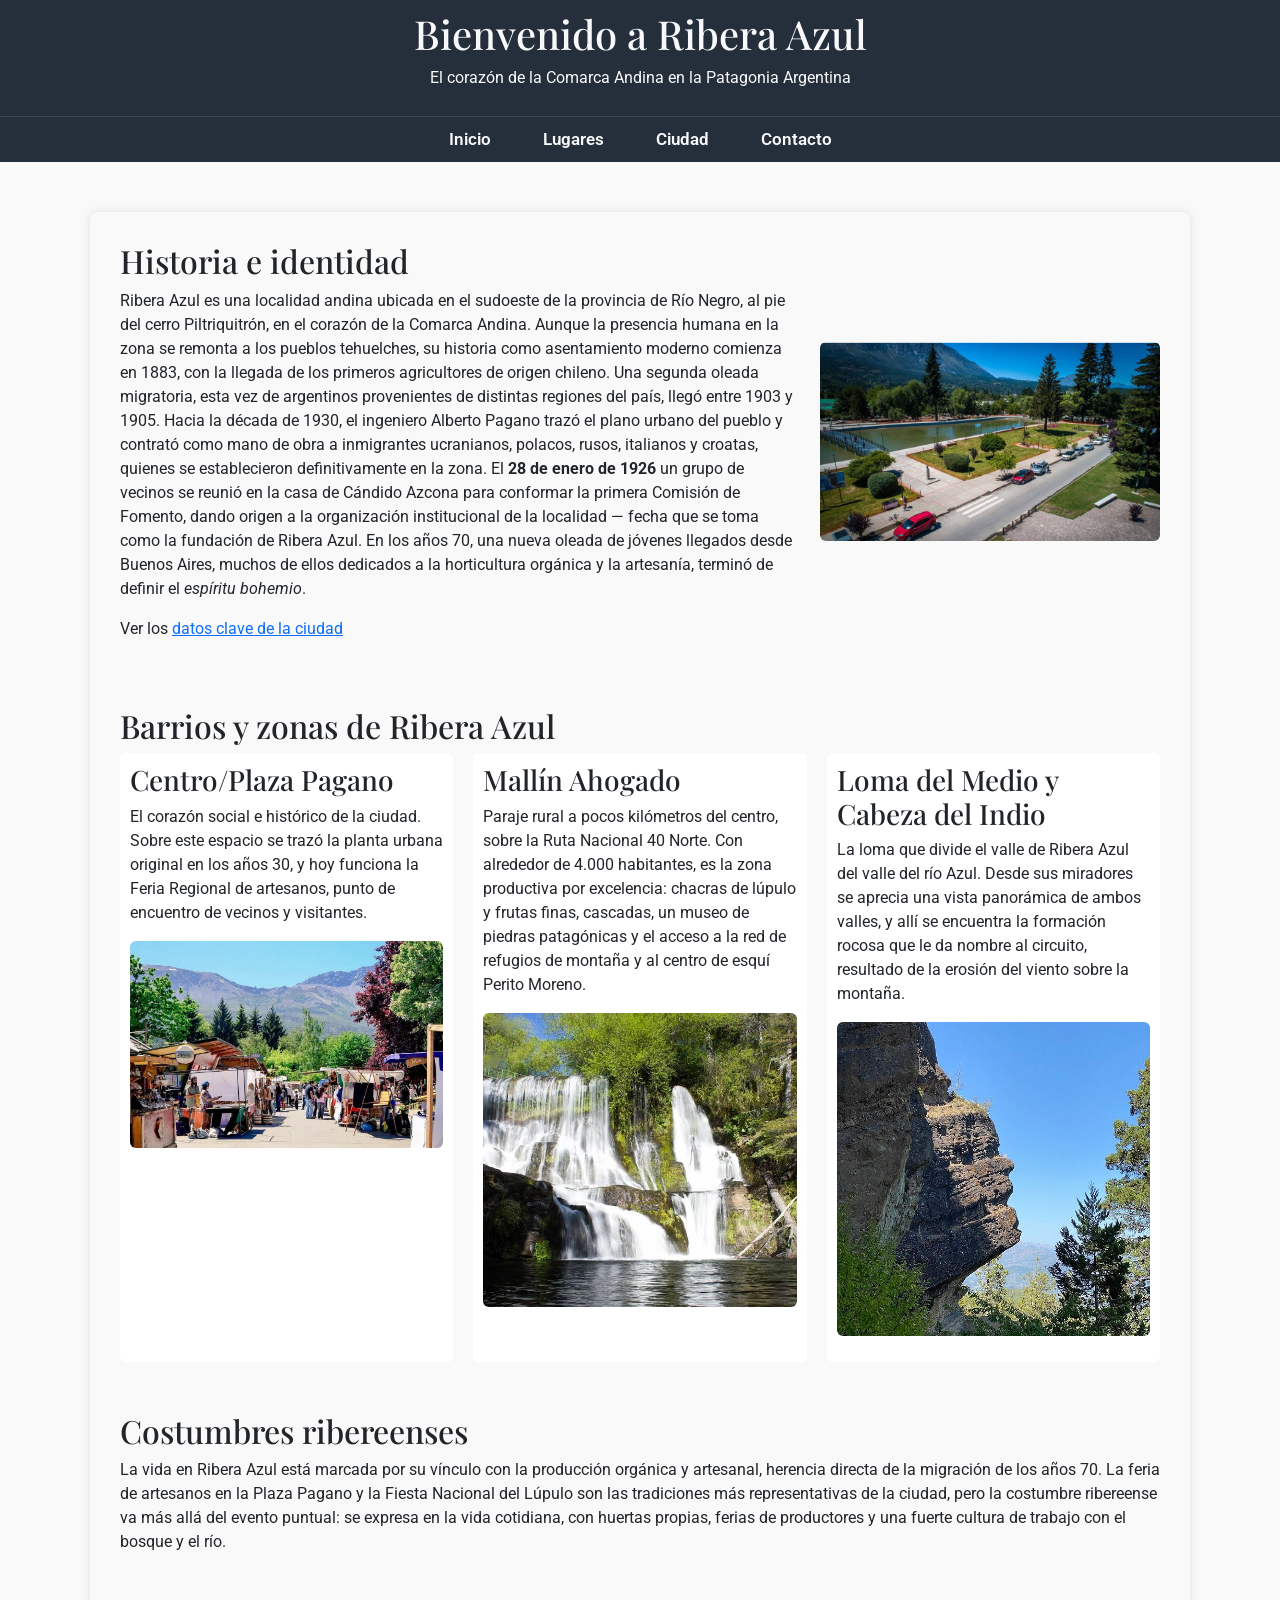
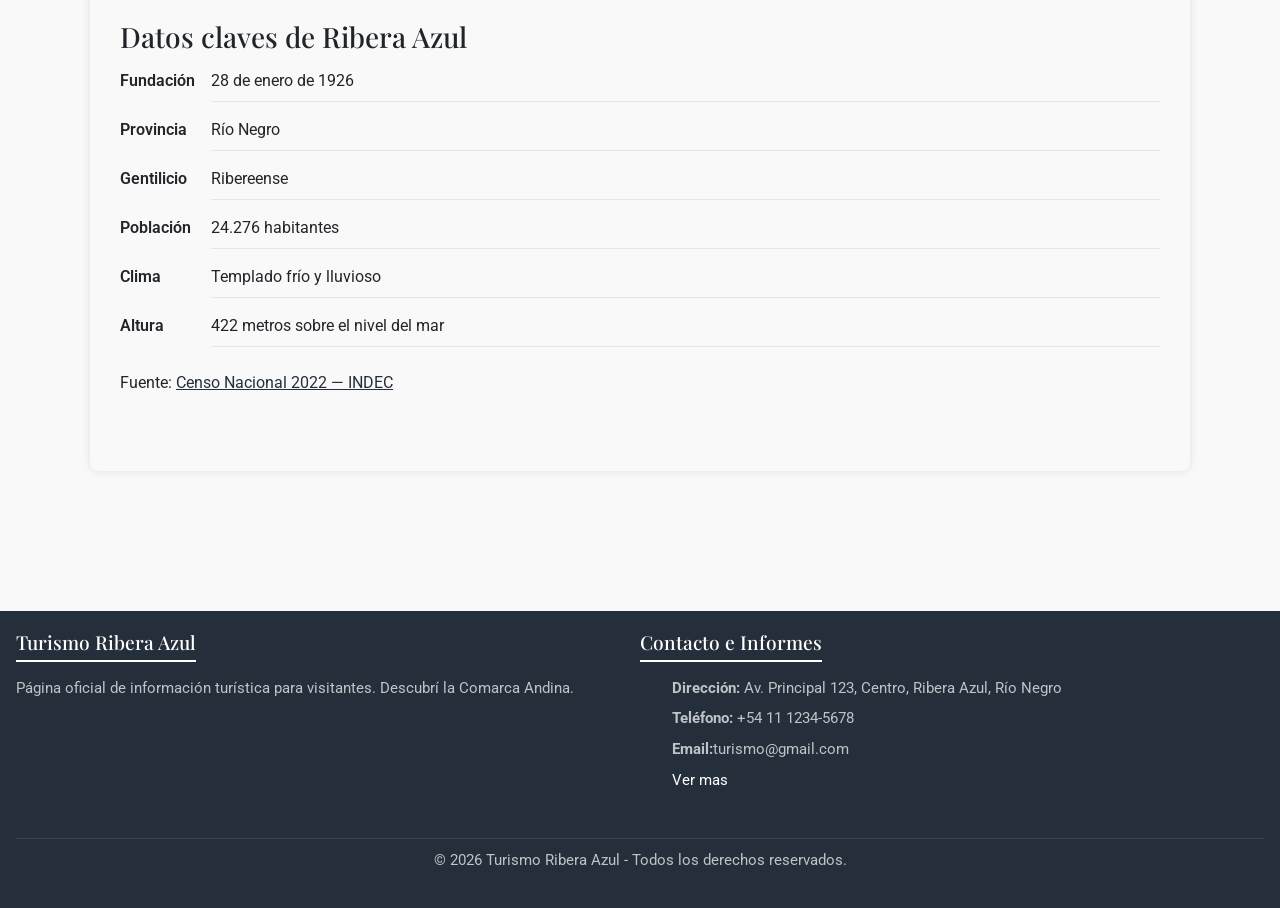
==== ciudad.html @ c30febdb "feat(ciudad): maquetación responsiva con grilla de Bootstrap Se adaptó la estructura de la página de" ====
<!doctype html>
<html lang="es">
  <head>
    <meta charset="UTF-8" />
    <meta name="viewport" content="width=device-width, initial-scale=1.0" />
    <title>Ribera Azul — Historia e identidad</title>
    <link href="https://cdn.jsdelivr.net/npm/bootstrap@5.3.3/dist/css/bootstrap.min.css" rel="stylesheet">
    <link rel="preconnect" href="https://fonts.googleapis.com">
    <link rel="preconnect" href="https://fonts.gstatic.com" crossorigin>
    <link href="https://fonts.googleapis.com/css2?family=Playfair+Display:wght@800&family=Roboto:wdth,wght@75..100,100..900&display=swap" rel="stylesheet">
    <link rel="icon" type="image/png" href="imagenes/favicon.png" />
    <link rel="stylesheet" href="/css/style.css" />
  </head>
  <body>
    <header>
      <h1>Bienvenido a Ribera Azul</h1>
      <p>El corazón de la Comarca Andina en la Patagonia Argentina</p>
    </header>

    <nav>
      <ul>
        <li><a href="index.html">Inicio</a></li>
        <li><a href="lugares.html">Lugares</a></li>
        <li><a href="ciudad.html">Ciudad</a></li>
        <li><a href="contacto.html">Contacto</a></li>
      </ul>
    </nav>

    <main>
      <div class="container">
        <div class="row">
          <div class="col-12 ciudad-contenedor">
            
            <section id="ciudad-historia">
              <div>
                <h2>Historia e identidad</h2>
                <p>
                  Ribera Azul es una localidad andina ubicada en el sudoeste de la
                  provincia de Río Negro, al pie del cerro Piltriquitrón, en el
                  corazón de la Comarca Andina. Aunque la presencia humana en la
                  zona se remonta a los pueblos tehuelches, su historia como
                  asentamiento moderno comienza en 1883, con la llegada de los
                  primeros agricultores de origen chileno. Una segunda oleada
                  migratoria, esta vez de argentinos provenientes de distintas
                  regiones del país, llegó entre 1903 y 1905. Hacia la década de
                  1930, el ingeniero Alberto Pagano trazó el plano urbano del pueblo
                  y contrató como mano de obra a inmigrantes ucranianos, polacos,
                  rusos, italianos y croatas, quienes se establecieron
                  definitivamente en la zona. El
                  <strong>28 de enero de 1926</strong> un grupo de vecinos se reunió
                  en la casa de Cándido Azcona para conformar la primera Comisión de
                  Fomento, dando origen a la organización institucional de la
                  localidad — fecha que se toma como la fundación de Ribera Azul. En
                  los años 70, una nueva oleada de jóvenes llegados desde Buenos
                  Aires, muchos de ellos dedicados a la horticultura orgánica y la
                  artesanía, terminó de definir el <em>espíritu bohemio</em>.
                </p>
                <p>Ver los <a href="#datos-clave">datos clave de la ciudad</a></p>
              </div>
              <figure>
                <img
                  height="300"
                  src="imagenes/Ciudad/plaza-pagano.jpg"
                  alt="Plaza Pagano en el centro de Ribera Azul"
                />
              </figure>
            </section>

            <section id="barrios-contenedor">
              <h2>Barrios y zonas de Ribera Azul</h2>
              <div>
                <article>
                  <h3>Centro/Plaza Pagano</h3>
                  <p>
                    El corazón social e histórico de la ciudad. Sobre este espacio
                    se trazó la planta urbana original en los años 30, y hoy
                    funciona la Feria Regional de artesanos, punto de encuentro de
                    vecinos y visitantes.
                  </p>
                  <figure>
                    <img
                      height="300"
                      src="imagenes/Ciudad/feria-ribera-azul.jpg"
                      alt="Vista de la Feria Regional de artesanos en Ribera Azul"
                    />
                  </figure>
                </article>

                <article>
                  <h3>Mallín Ahogado</h3>
                  <p>
                    Paraje rural a pocos kilómetros del centro, sobre la Ruta
                    Nacional 40 Norte. Con alrededor de 4.000 habitantes, es la zona
                    productiva por excelencia: chacras de lúpulo y frutas finas,
                    cascadas, un museo de piedras patagónicas y el acceso a la red
                    de refugios de montaña y al centro de esquí Perito Moreno.
                  </p>
                  <figure>
                    <img
                      height="300"
                      src="imagenes/Ciudad/mallin-ahogado.jpeg"
                      alt="Vista del paraje rural Mallín Ahogado, en Ribera Azul"
                    />
                  </figure>
                </article>

                <article>
                  <h3>Loma del Medio y Cabeza del Indio</h3>
                  <p>
                    La loma que divide el valle de Ribera Azul del valle del río
                    Azul. Desde sus miradores se aprecia una vista panorámica de
                    ambos valles, y allí se encuentra la formación rocosa que le da
                    nombre al circuito, resultado de la erosión del viento sobre la
                    montaña.
                  </p>
                  <figure>
                    <img
                      height="300"
                      src="imagenes/Ciudad/cabeza-del-indio.jpg"
                      alt="Vista de la formación rocosa Cabeza del Indio, en Ribera Azul"
                    />
                  </figure>
                </article>
              </div>
            </section>

            <section>
              <h2>Costumbres ribereenses</h2>
              <p>
                La vida en Ribera Azul está marcada por su vínculo con la producción
                orgánica y artesanal, herencia directa de la migración de los años
                70. La feria de artesanos en la Plaza Pagano y la Fiesta Nacional
                del Lúpulo son las tradiciones más representativas de la ciudad,
                pero la costumbre ribereense va más allá del evento puntual: se
                expresa en la vida cotidiana, con huertas propias, ferias de
                productores y una fuerte cultura de trabajo con el bosque y el río.
              </p>
            </section>

            <aside id="datos-clave">
              <h3>Datos claves de Ribera Azul</h3>
              <dl>
                <dt>Fundación</dt>
                <dd>28 de enero de 1926</dd>
                <dt>Provincia</dt>
                <dd>Río Negro</dd>
                <dt>Gentilicio</dt>
                <dd>Ribereense</dd>
                <dt>Población</dt>
                <dd>24.276 habitantes</dd>
                <dt>Clima</dt>
                <dd>Templado frío y lluvioso</dd>
                <dt>Altura</dt>
                <dd>422 metros sobre el nivel del mar</dd>
              </dl>
              <p>
                Fuente:
                <a
                  href="https://censo.gob.ar/index.php/datos_definitivos_rionegro/"
                  target="_blank"
                  rel="noopener noreferrer"
                  >Censo Nacional 2022 — INDEC</a
                >
              </p>
            </aside>

          </div>
        </div>
      </div>
    </main>

    <footer>
      <section>
        <h4>Turismo Ribera Azul</h4>
        <p>
          Página oficial de información turística para visitantes. Descubrí la
          Comarca Andina.
        </p>
      </section>

      <section>
        <h4>Contacto e Informes</h4>
        <ul>
          <li>
            <strong>Dirección:</strong> Av. Principal 123, Centro, Ribera Azul,
            Río Negro
          </li>
          <li><strong>Teléfono:</strong> +54 11 1234-5678</li>
          <li><strong>Email:</strong>turismo@gmail.com</li>
          <li><a href="contacto.html">Ver mas</a></li>
        </ul>
      </section>

      <div>
        <p>&copy; 2026 Turismo Ribera Azul - Todos los derechos reservados.</p>
      </div>
    </footer>
  </body>
</html>
---- css/style.css ----
* {
  padding: 0;
  margin: 0;
  box-sizing: border-box;
}

:root {
  --color-bg-dark: #252f3b;
  --color-bg-light: #f9f9f9;
  --dark--color-text: #1a1a1a;
  --light-color-text: #f8f9fa;
  --color-text-muted: #666666;
  --fuente-titulos: "Playfair Display", serif;
  --fuente-texto: "Roboto", sans-serif;
}

/* ----------------------
    TEXTO Y TITULO
 ----------------------*/

body {
  font-family: var(--fuente-texto);
  background-color: var(--color-bg-light);
  font-size: 16px;
  line-height: 1.5;
  margin: 0;
  padding: 0;
}

h1,
h2,
h3,
h4 {
  font-family: var(--fuente-titulos);
}

/* ----------------------
    HEADER Y NAV
 ----------------------*/

header {
  background: var(--color-bg-dark);
  color: var(--light-color-text);
  padding: 10px 0;
  text-align: center;
  margin: 0;
  overflow: visible; 
}

nav {
  display: flex;
  justify-content: center;
  align-items: center;            
  padding: 10px 30px;
  border-top: 1px solid rgba(255, 255, 255, 0.1);
  margin: 10px 0;
  margin-top: 0;
  position: sticky;
  top: 0;
  background-color: var(--color-bg-dark);
  z-index: 1000;
}

nav ul {
  list-style: none;
  display: flex;
  justify-content: center;
  gap: 20px;
  padding: 0; 
  margin: 0;
}

nav ul li a {
  color: var(--light-color-text);
  text-decoration: none;
  font-weight: 600;
  font-size: 1.05rem;
  padding: 8px 16px;
  border-radius: 4px;
  transition: 300ms;
}

nav ul li a:hover {
  background-color: var(--color-bg-light);
  color: var(--dark--color-text);
}

body,
html {
  width: 100%;
}

/* ----------------------
    FOOTER
 ----------------------*/
footer {
  background: #252f3b;
  margin-top: auto;
  display: flex;
  justify-content: space-around;
  color: #ffffff;
  padding: 20px 16px;
  margin-top: 100px;
  flex-wrap: wrap;
}

footer section {
  flex: 1 1 300px;
  margin-bottom: 20px;
}

footer h4 {
  color: #ffffff;
  font-size: 1.2rem;
  margin-bottom: 15px;
  border-bottom: 2px solid #ffffff;
  display: inline-block;
  padding-bottom: 5px;
}

footer p {
  color: #bdc3c7;
  font-size: 0.95rem;
}

footer ul {
  list-style: none;
}

footer ul li {
  margin-bottom: 8px;
  font-size: 0.95rem;
  color: #bdc3c7;
}

footer ul li a {
  text-decoration: none;
  color: #ffffff;
  transition: 300ms;
  padding: 5px 0px;
}

footer ul li a:hover {
  color: var(--color-text-muted);
}

footer div {
  width: 100%;
  text-align: center;
  border-top: 1px solid rgba(255, 255, 255, 0.1);
  padding-top: 10px;
  margin-top: 10px;
  font-size: 0.85rem;
}

/* ----------------------
    FORMULARIO DE CONTACTO
 ----------------------*/

main section.seccion-contacto > p {
  text-align: center;
  font-size: 0.9rem;
  max-width: 720px;
  margin: 10px auto;
}

main section.seccion-contacto > p strong {
  font-weight: 600;
}

form {
  max-width: 720px;
  margin: 25px auto;
}

form div {
  margin-bottom: 12px;
}

form label {
  font-family: var(--fuente-texto);
  font-size: 0.85rem;
  font-weight: 600;
}

form input[type="text"],
form input[type="email"],
form select,
form textarea {
  width: 100%;
  padding: 8px 2px;
  margin-top: 4px;
  border: none;
  border-bottom: 1px solid #ccc;
  border-radius: 0;
  background-color: transparent;
  font-family: var(--fuente-texto);
  font-size: 0.9rem;
}

form textarea {
  min-height: 55px;
  resize: vertical;
}

form input:focus,
form select:focus,
form textarea:focus {
  outline: none;
  border-bottom: 1px solid var(--color-bg-dark);
}

form small {
  font-family: var(--fuente-texto);
  color: var(--color-text-muted);
  font-size: 0.75rem;
}

form input[type="checkbox"] {
  margin-right: 5px;
}

form button {
  width: 100%;
  padding: 9px;
  border: none;
  border-radius: 2px;
  background-color: #000000;
  color: var(--light-color-text);
  font-family: var(--fuente-texto);
  font-size: 0.85rem;
  font-weight: 600;
  cursor: pointer;
}

form button:hover {
  background-color: var(--color-bg-dark);
}

/* ----------------------
   SECCIONES DE CONTACTO
----------------------*/

/* Título Contacto */
.seccion-contacto > h2 {
  text-align: center;
}

/* Sección ¿En qué podemos ayudarte? */
.seccion-ayuda {
  text-align: center;
}

.seccion-ayuda p {
  max-width: 720px;
  margin: 10px auto;
}

.seccion-ayuda ul {
  list-style: none;
  padding: 0;
  margin: 15px auto;
}

/* ----------------------
    PAGINA INDEX Y LUGARES
 ----------------------*/

.index-main {
  display: flex;
  flex-direction: column;
  text-align: center;
  justify-content: center;
  padding: 20px;
}

/* ----------------------
    SECTION 1
 ----------------------*/

.index-section {
  width: 1400px;
  align-self: center;
  text-align: center;
  display: flex;
  flex-direction: column;
  justify-content: center;
  background-color: var(--color-bg-light);
  box-shadow: 0px 0px 10px 0px rgba(0, 0, 0, 0.1);
  border-radius: 8px;
  overflow: hidden;
  border: 1px solid color-mix(in srgb, var(--color-bg-dark) 20%, transparent);
  margin-bottom: 100px;
}

.index-section aside {
  width: 1000px;
  align-self: center;
  padding: 16px;
  margin: 80px auto;
  box-shadow: 0px 0px 5px 0px rgba(0, 0, 0, 0.1);
  border-radius: 6px;
}

.index-section h2,
.index-section h3 {
  padding: 10px 20px;
  font-weight: 600;
}

.index-section p {
  color: var(--dark--color-text);
  margin: 12px 16px;
}

.index-figure {
  width: 100%;
  margin: 0;
  padding: 0;
}

.image1 {
  width: 100%;
  height: auto;
  display: block;
  object-fit: cover;
}

/* ----------------------
    SECTION 2
 ----------------------*/

.index-figure2 {
  width: 100%;
  margin: 0;
  padding: 0;
  display: grid;
  grid-template-columns: 1fr 1fr;
}

.index-figure2 img {
  width: 100%;
  height: 100%;
  object-fit: cover;
  display: block;
}

.index-figure2 figcaption {
  grid-column: 1 / -1;
  text-align: center;
  padding: 12px 16px;
  font-size: 0.95em;
  color: var(--dark--color-text);
}

.index-section article {
  margin: 30px 0px;
}

.index-section article a {
  text-decoration: none;
  color: var(--dark--color-text);
  padding: 8px 16px;
  margin: 8px 16px;
}

.index-section article a:hover {
  background-color: var(--color-bg-dark);
  color: var(--light-color-text);
  border-radius: 4px;
  transition: 300ms;
  max-height: 100%;
}

/* ----------------------
    PAGINA CIUDAD
 ----------------------*/
.ciudad-contenedor {
  background-color: var(--color-bg-light);
  box-shadow: 0px 0px 10px 0px rgba(0, 0, 0, 0.1);
  border-radius: 8px;
  padding: 20px;
  max-width: 1100px;
  margin: 40px auto;
}

.ciudad-contenedor section,
.ciudad-contenedor aside {
  margin-bottom: 30px;
  padding: 10px;
}

#ciudad-historia {
  display: flex;
  gap: 20px;
  align-items: center;
}

#ciudad-historia div {
  flex: 2;
}

#ciudad-historia figure {
  flex: 1;
}

#ciudad-historia img {
  width: 100%;
  height: auto;
  border-radius: 6px;
}

#barrios-contenedor div {
  display: grid;
  grid-template-columns: repeat(3, 1fr);
  gap: 20px;
}

#barrios-contenedor article {
  background-color: #ffffff;
  padding: 10px;
  border-radius: 6px;
}

#barrios-contenedor img {
  width: 100%;
  height: auto;
  border-radius: 6px;
}

#datos-clave dl {
  display: grid;
  grid-template-columns: max-content 1fr;
  gap: 8px 16px;
}

#datos-clave h3 {
  margin-bottom: 16px;
}

#datos-clave dt {
  font-weight: 600;
}

#datos-clave dd {
  border-bottom: 1px solid rgba(0, 0, 0, 0.08);
  padding-bottom: 8px;
}

#datos-clave a {
  color: var(--color-bg-dark);
}
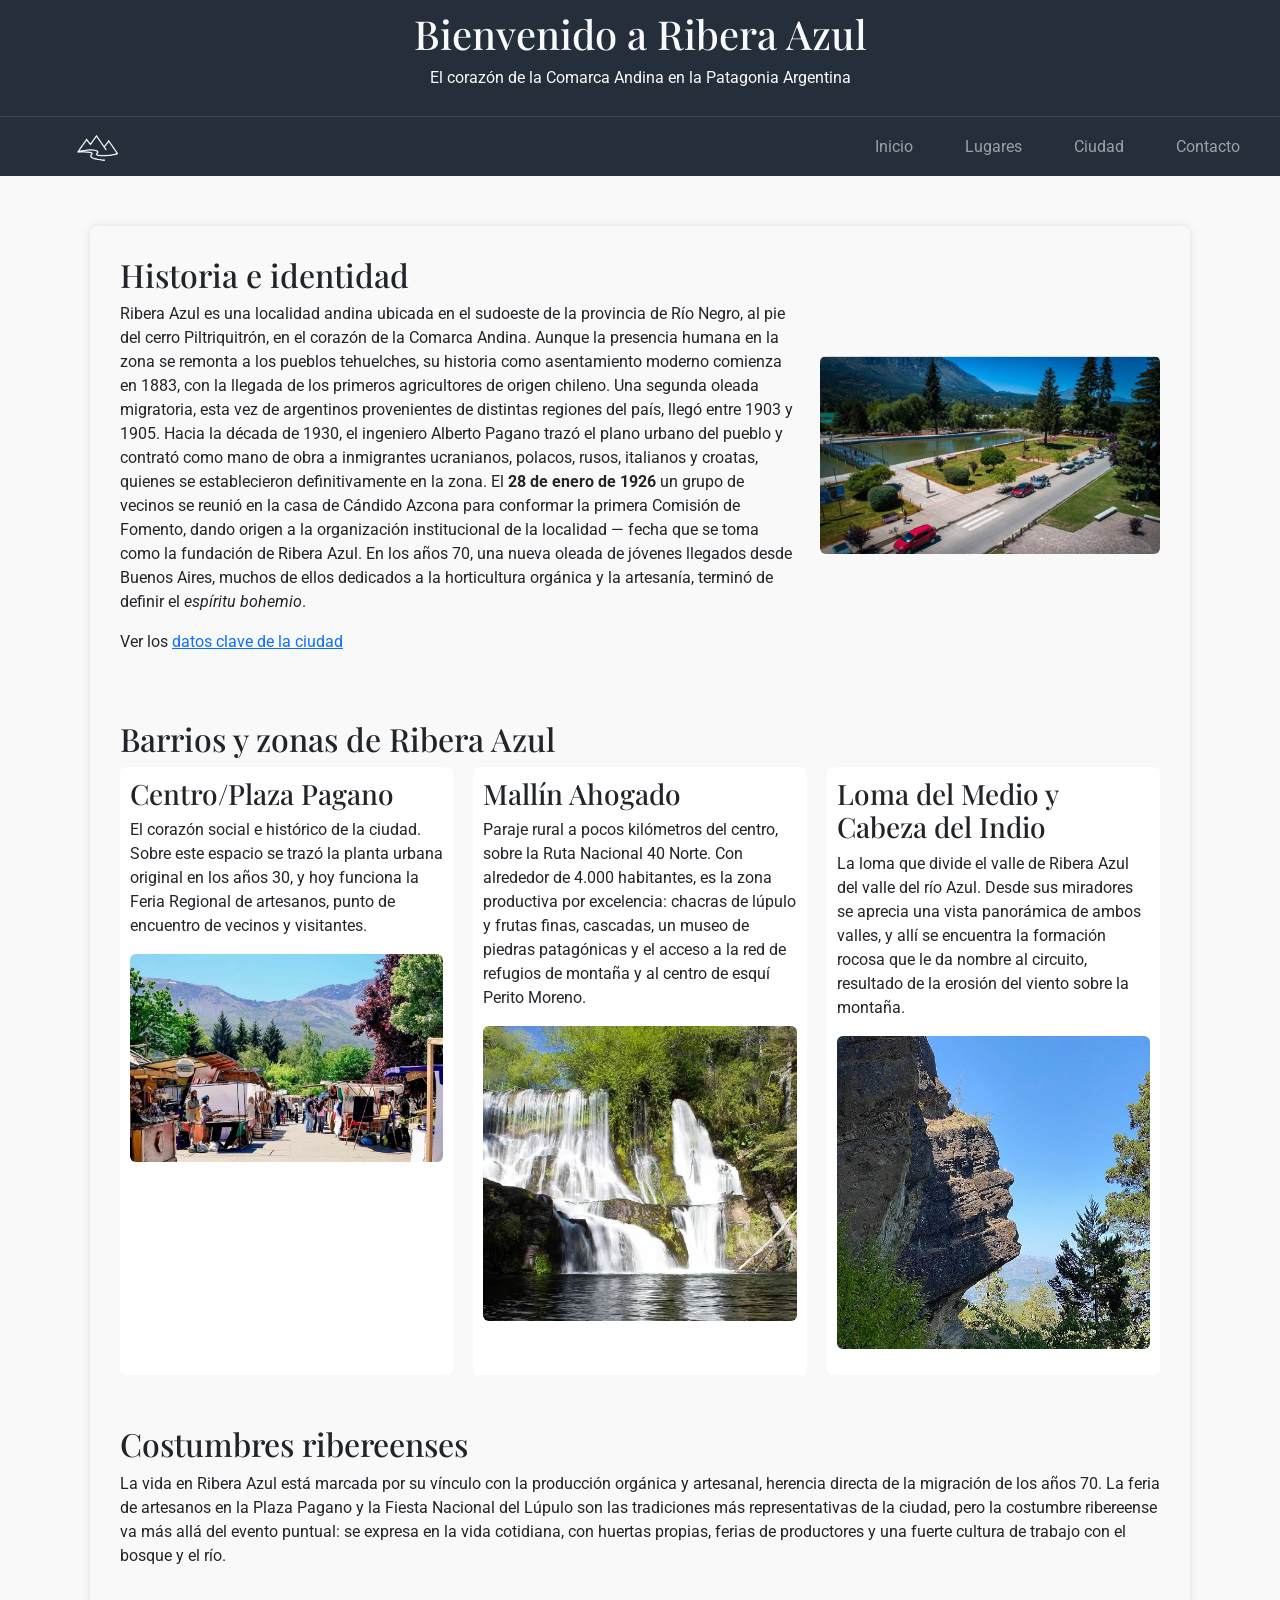
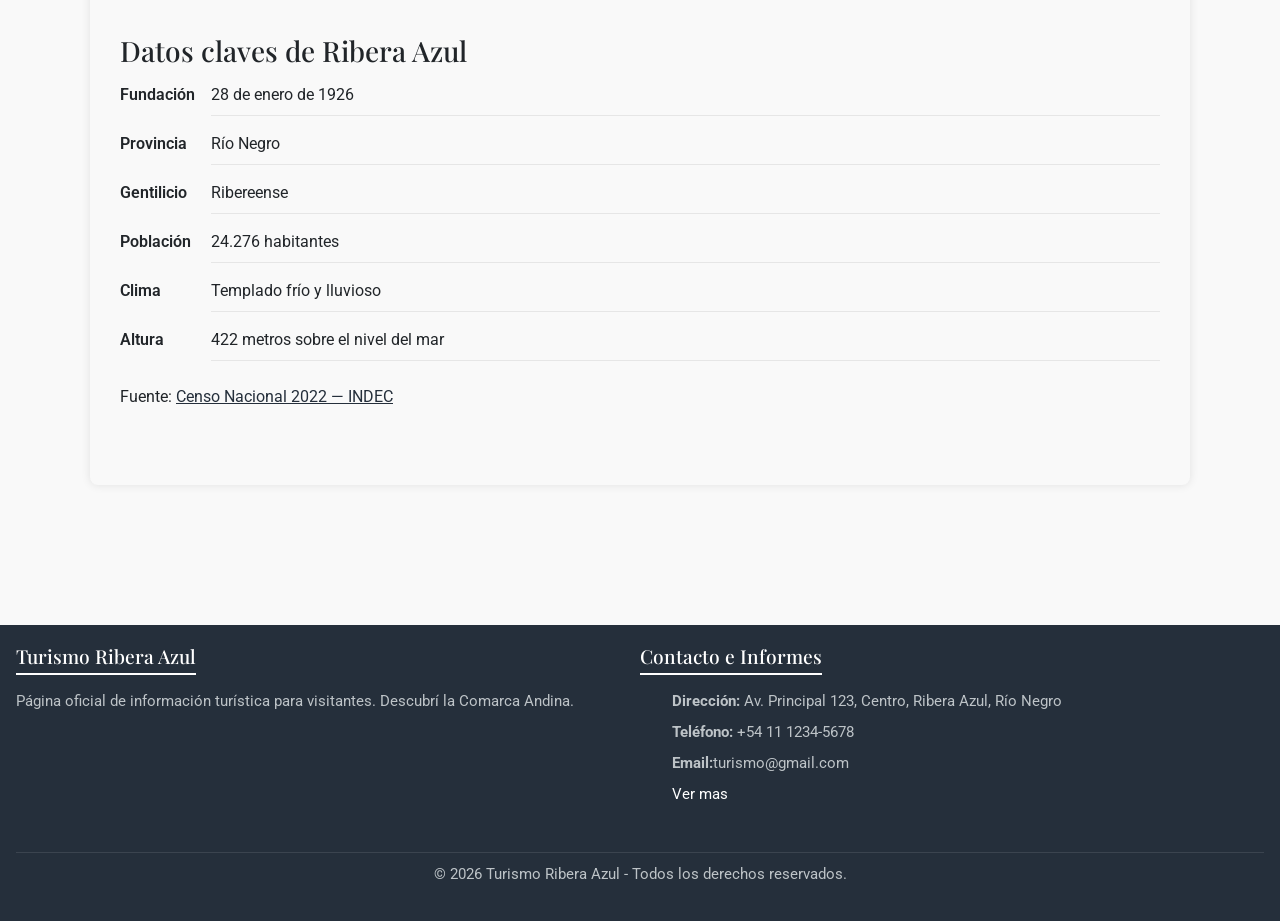
==== commit 5c3cdb33: "feat: navbar responsive -agregue menu colapsable con navbar-toggler para pantallas pequeñas - agregu" ====
--- a/ciudad.html
+++ b/ciudad.html
@@ -17,13 +17,29 @@
       <p>El corazón de la Comarca Andina en la Patagonia Argentina</p>
     </header>
 
-    <nav>
-      <ul>
-        <li><a href="index.html">Inicio</a></li>
-        <li><a href="lugares.html">Lugares</a></li>
-        <li><a href="ciudad.html">Ciudad</a></li>
-        <li><a href="contacto.html">Contacto</a></li>
-      </ul>
+    <nav class="navbar navbar-expand-lg navbar-dark ">
+      <div class="container-fluid px-4">
+      
+        <a class="navbar-brand py-0" href="index.html">
+          <img src="imagenes/logo_ribera_azul.png" alt="Ribera Azul" height="40" class="d-inline-block align-text-top">
+        </a>
+
+        
+        <button class="navbar-toggler" type="button" data-bs-toggle="collapse" data-bs-target="#navbarNav" aria-controls="navbarNav" aria-expanded="false" aria-label="Toggle navigation">
+          <span class="navbar-toggler-icon"></span>
+        </button>
+
+        
+        <div class="collapse navbar-collapse justify-content-end" id="navbarNav">
+          <ul class="navbar-nav">
+            <li class="nav-item px-2"><a class="nav-link" href="index.html">Inicio</a></li>
+            <li class="nav-item px-2"><a class="nav-link" href="lugares.html">Lugares</a></li>
+            <li class="nav-item px-2"><a class="nav-link" href="ciudad.html">Ciudad</a></li>
+            <li class="nav-item px-2"><a class="nav-link" href="contacto.html">Contacto</a></li>
+          </ul>
+        </div>
+
+      </div>
     </nav>
 
     <main>
--- a/css/style.css
+++ b/css/style.css
@@ -279,7 +279,9 @@
  ----------------------*/
 
 .index-section {
-  width: 1400px;
+  width: 100%;             
+  max-width: 1400px;       
+  margin: 0 auto 100px auto; 
   align-self: center;
   text-align: center;
   display: flex;
@@ -290,16 +292,17 @@
   border-radius: 8px;
   overflow: hidden;
   border: 1px solid color-mix(in srgb, var(--color-bg-dark) 20%, transparent);
-  margin-bottom: 100px;
 }
 
 .index-section aside {
-  width: 1000px;
+  width: 90%;          
+  max-width: 1000px;   
   align-self: center;
   padding: 16px;
-  margin: 80px auto;
+  margin: 40px auto;   
   box-shadow: 0px 0px 5px 0px rgba(0, 0, 0, 0.1);
   border-radius: 6px;
+  box-sizing: border-box;
 }
 
 .index-section h2,
@@ -450,3 +453,68 @@
 #datos-clave a {
   color: var(--color-bg-dark);
 }
+
+/* =========================================
+   ESTILOS DE LA PÁGINA DE CONTACTO
+   ========================================= */
+.seccion-contacto form {
+  display: flex;
+  flex-direction: column;
+  align-items: center; 
+  width: 100%;
+}
+
+.seccion-contacto form div {
+  width: 100%; 
+  max-width: none; 
+  margin-bottom: 15px;
+  text-align: left;
+}
+
+.seccion-contacto form input[type="text"],
+.seccion-contacto form input[type="email"],
+.seccion-contacto form select,
+.seccion-contacto form textarea {
+  width: 100%;
+  padding: 8px 12px;
+  border: 1px solid #ccc;
+  border-radius: 4px;
+  box-sizing: border-box;
+  font-family: inherit;
+  font-size: 1rem;
+}
+
+/* Alineación y centrado específico para el bloque del captcha */
+.seccion-contacto form div:has(input[type="checkbox"]) {
+  display: flex;
+  align-items: center;
+  justify-content: center; 
+  gap: 8px;
+}
+
+.seccion-contacto form input[type="checkbox"] {
+  width: auto;
+  margin: 0;
+}
+
+/* Contenedor y centrado del botón de enviar */
+.seccion-contacto form div:has(button[type="submit"]) {
+  display: flex;
+  justify-content: center; 
+  width: 100%;
+}
+
+.seccion-contacto form button[type="submit"] {
+  background-color: var(--color-bg-dark, #222);
+  color: #fff;
+  border: none;
+  padding: 10px 20px;
+  border-radius: 4px;
+  cursor: pointer;
+  font-size: 1rem;
+  width: 100%;
+  max-width: 200px;
+  margin-top: 10px;
+}
+
+
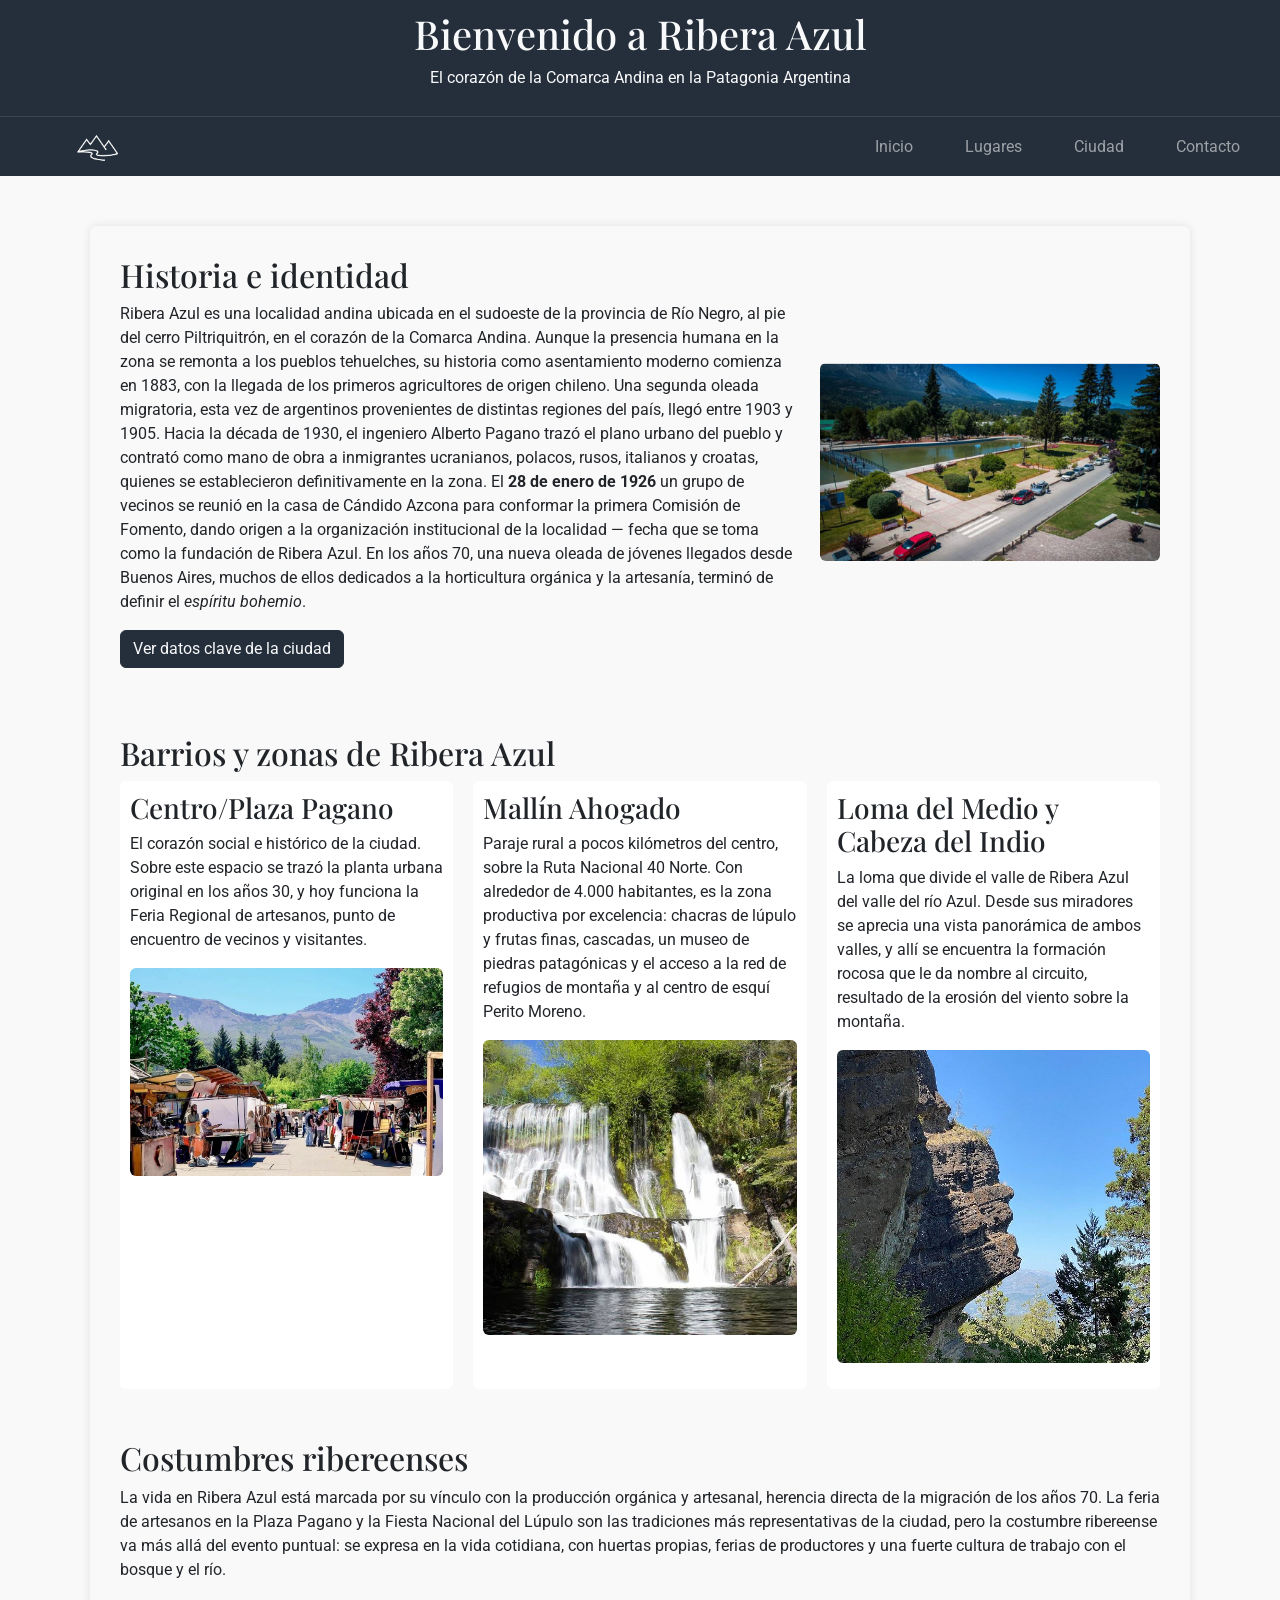
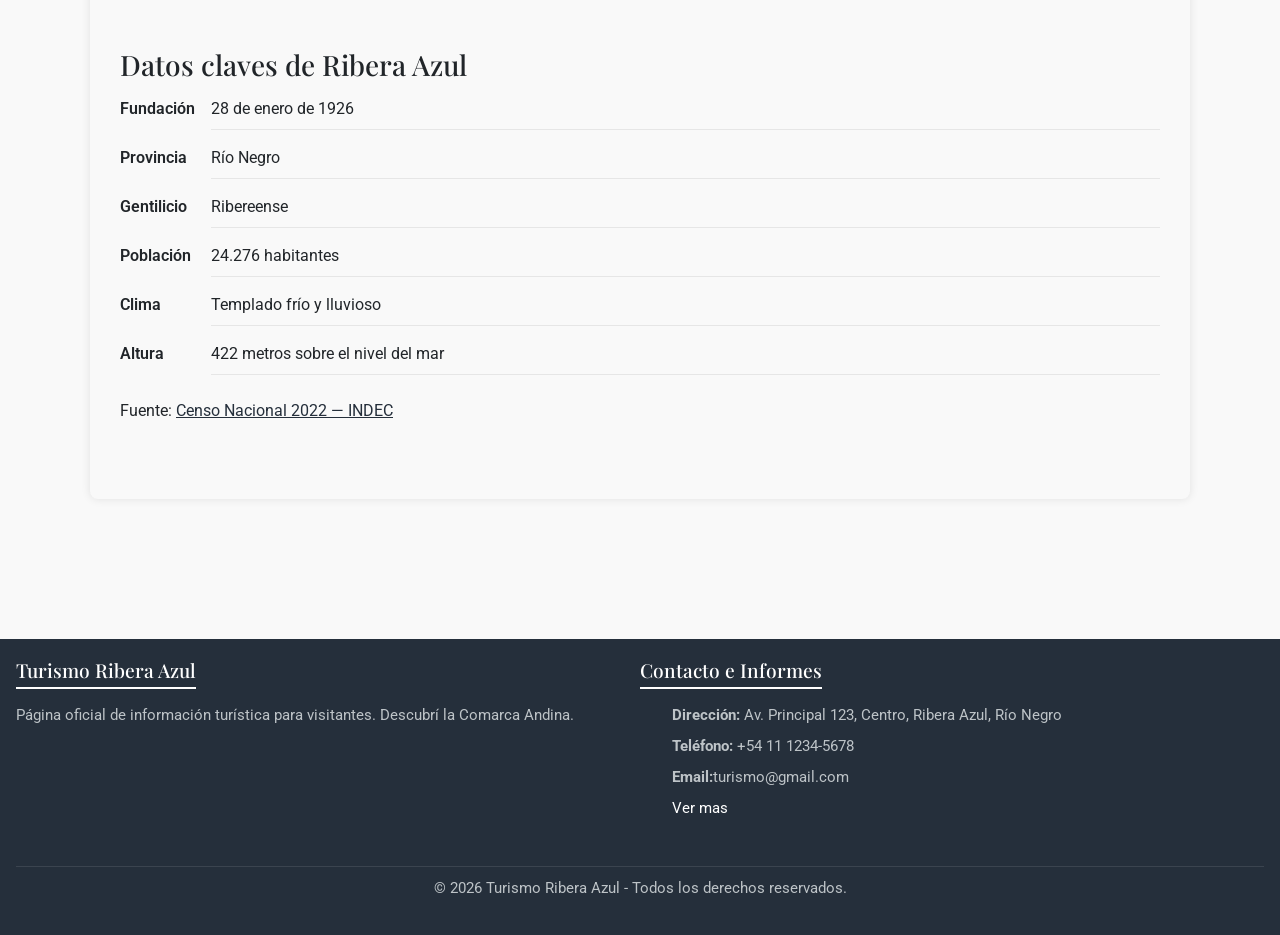
==== commit dd2a55c3: "feat: integro componentes Bootstrap y personalizo estilos propios - Convierto el link "Ver datos cla" ====
--- a/ciudad.html
+++ b/ciudad.html
@@ -71,7 +71,7 @@
                   Aires, muchos de ellos dedicados a la horticultura orgánica y la
                   artesanía, terminó de definir el <em>espíritu bohemio</em>.
                 </p>
-                <p>Ver los <a href="#datos-clave">datos clave de la ciudad</a></p>
+                <p><a href="#datos-clave" class="btn btn-primary">Ver datos clave de la ciudad</a></p>
               </div>
               <figure>
                 <img
--- a/css/style.css
+++ b/css/style.css
@@ -14,6 +14,21 @@
   --fuente-texto: "Roboto", sans-serif;
 }
 
+/* Bootstrap - personalizaciones */
+.btn-primary {
+  background-color: var(--color-bg-dark);
+  border-color: var(--color-bg-dark);
+  color: var(--light-color-text);
+  transition: background-color 0.3s ease, filter 0.3s ease;
+}
+
+.btn-primary:hover {
+  background-color: var(--color-bg-dark);
+  border-color: var(--color-bg-dark);
+  color: var(--light-color-text);
+  filter: brightness(85%);
+}
+
 /* ----------------------
     TEXTO Y TITULO
  ----------------------*/
@@ -55,10 +70,10 @@
   border-top: 1px solid rgba(255, 255, 255, 0.1);
   margin: 10px 0;
   margin-top: 0;
-  position: sticky;
-  top: 0;
+  position: sticky !important;
+  top: 0 !important;
   background-color: var(--color-bg-dark);
-  z-index: 1000;
+  z-index: 1000 !important;
 }
 
 nav ul {
@@ -77,12 +92,12 @@
   font-size: 1.05rem;
   padding: 8px 16px;
   border-radius: 4px;
-  transition: 300ms;
+  transition: 300ms !important;
 }
 
 nav ul li a:hover {
-  background-color: var(--color-bg-light);
-  color: var(--dark--color-text);
+  background-color: var(--color-bg-light) !important;
+  color: var(--dark--color-text) !important;
 }
 
 body,
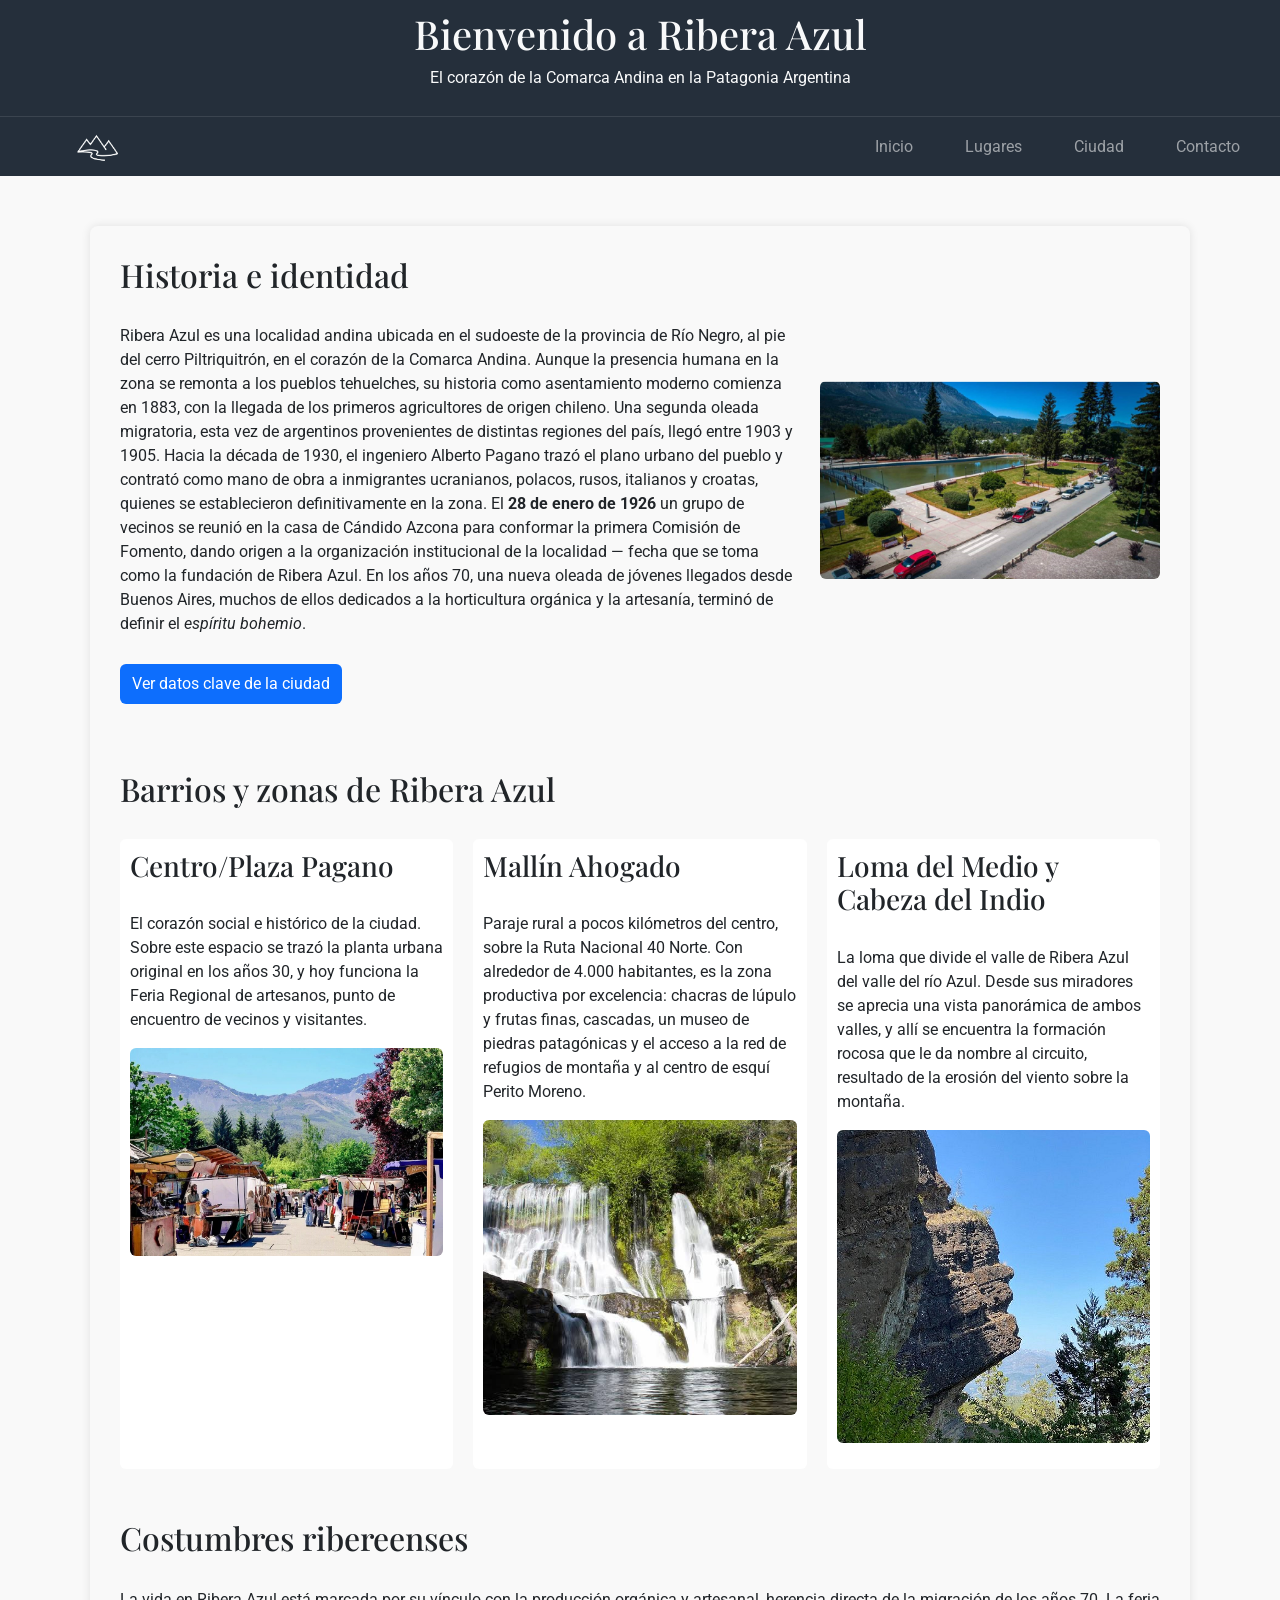
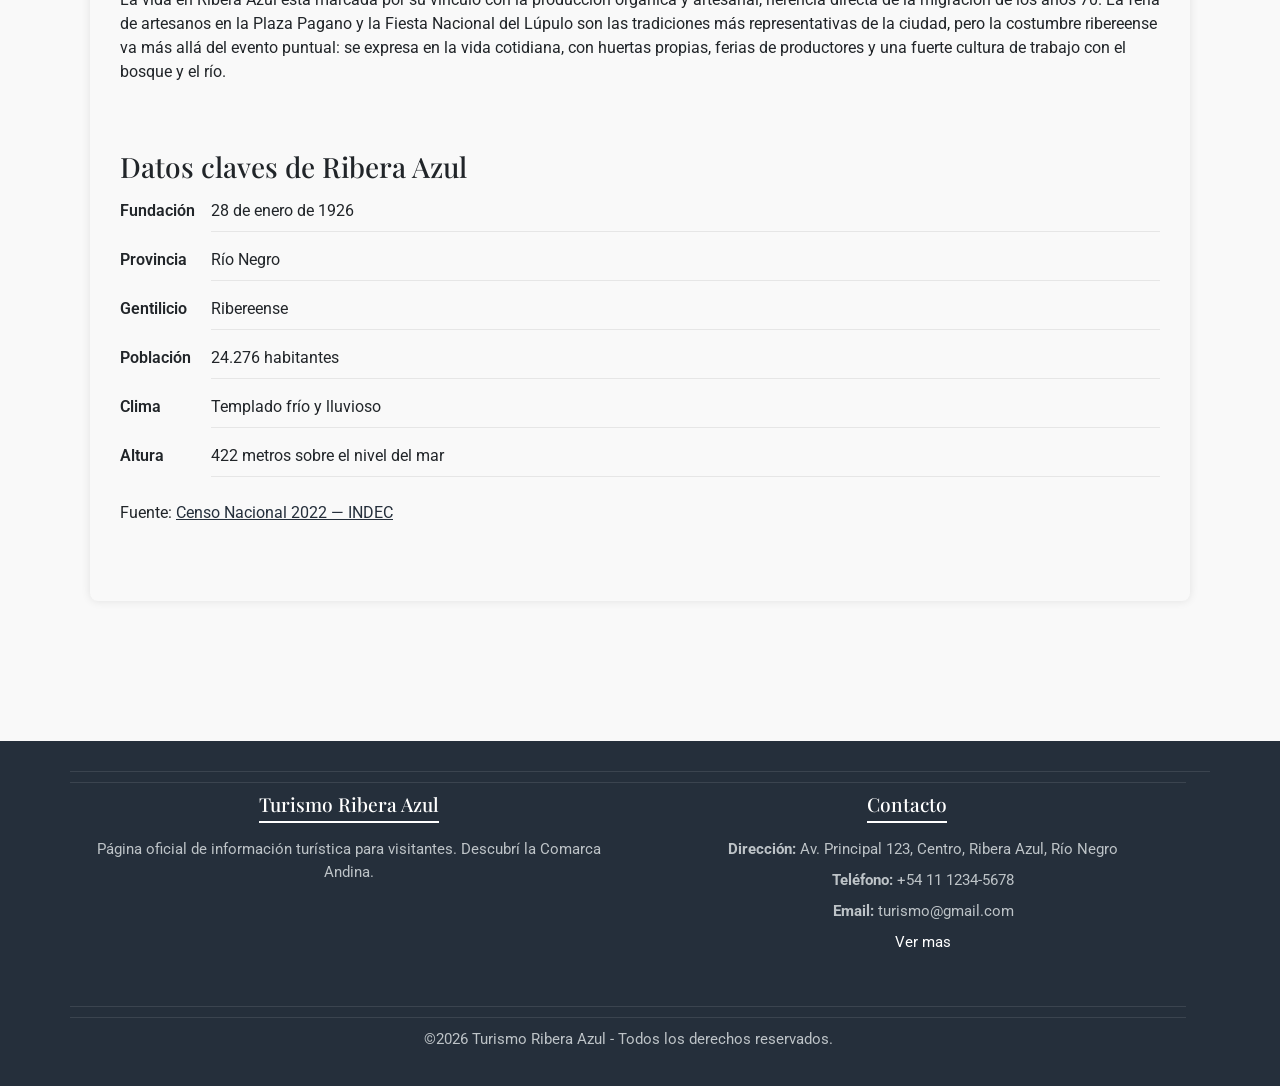
==== commit c9d976c6: "comit 3 foster" ====
--- a/ciudad.html
+++ b/ciudad.html
@@ -186,30 +186,29 @@
     </main>
 
     <footer>
-      <section>
-        <h4>Turismo Ribera Azul</h4>
-        <p>
-          Página oficial de información turística para visitantes. Descubrí la
-          Comarca Andina.
-        </p>
-      </section>
-
-      <section>
-        <h4>Contacto e Informes</h4>
-        <ul>
-          <li>
-            <strong>Dirección:</strong> Av. Principal 123, Centro, Ribera Azul,
-            Río Negro
-          </li>
-          <li><strong>Teléfono:</strong> +54 11 1234-5678</li>
-          <li><strong>Email:</strong>turismo@gmail.com</li>
-          <li><a href="contacto.html">Ver mas</a></li>
-        </ul>
-      </section>
-
-      <div>
-        <p>&copy; 2026 Turismo Ribera Azul - Todos los derechos reservados.</p>
+      <div class="container">
+        <div class="row">
+              <section class="col-12 col-md-6">
+                <h4>Turismo Ribera Azul</h4>
+                <p>Página oficial de información turística para visitantes. Descubrí la Comarca Andina.</p>
+              </section>
+
+              <section class="col-12 col-md-6">
+                <h4>Contacto</h4>
+                  <ul>
+                    <li><strong>Dirección:</strong> Av. Principal 123, Centro, Ribera Azul, Río Negro</li>
+                    <li><strong>Teléfono:</strong> +54 11 1234-5678</li>
+                    <li><strong>Email:</strong> turismo@gmail.com</li>
+                    <li><a href="contacto.html">Ver mas</a></li>
+                  </ul>
+              </section>
+        </div>
+          <div class="row mt-3">
+            <div class="col-12 text-center">
+              <p>&copy;2026 Turismo Ribera Azul - Todos los derechos reservados.</p>
+            </div>
+          </div>
       </div>
     </footer>
-  </body>
+  </body> 
 </html>
--- a/css/style.css
+++ b/css/style.css
@@ -533,3 +533,248 @@
 }
 
 
+/*seccion de lugares*/
+
+.seccion-lugares {
+    
+    display: flex;
+    flex-direction: column;
+    text-align: center;
+    justify-content: center;
+    padding: 50px; 
+    max-width: 1100px;
+    margin: 0 auto 20px auto;
+    text-align: center;
+    line-height: 1.5;
+  } 
+  /*espacio entre titulo e información*/
+  h2 {
+    margin-bottom: 30px;
+  }
+  h3 {
+    margin-bottom: 30px;
+  }
+
+   
+  /*espacio entre cada informacion de la página */
+  .p {
+    margin-bottom: 30px;
+  }
+
+  /* tamaño y color del margen de la página */
+
+  .footer {
+    width: 100%;
+    box-sizing: border-box;
+    border: 30px solid #ccc;
+    border-radius: 20px;
+    overflow: hidden;
+    margin-top: 50px;
+    padding: 20px;
+  }
+
+
+  /* Tarjeta principal */
+  .card {
+    width: 18rem;
+    display: flex;
+    flex-direction: column;
+    background-color: #fff;
+    border: 1px solid #dee2e6;
+    border-radius: 8px;
+    box-shadow: 0 2px 5px rgba(0, 0, 0, 0.1);
+  }
+
+  /* Imagen superior */
+  .card-img-top {
+    width: 100%;
+    height: 180px;
+    object-fit: cover;
+    display: block;
+  }
+
+  /* Cuerpo de la tarjeta */
+  .card-body {
+    padding: 16px;
+  }
+
+  /* Título */
+  .card-title {
+    margin-top: 0;
+    margin-bottom: 8px;
+    font-size: 20px;
+    font-weight: 500;
+    color: #212529;
+  }
+
+  /* Texto */
+  .card-text {
+    margin-top: 0;
+    margin-bottom: 16px;
+    font-size: 16px;
+    line-height: 1.5;
+    color: #212529;
+  }
+
+  /* Botón */
+  .btn {
+    display: inline-block;
+    padding: 8px 12px;
+    background-color: #0d6efd;
+    color: white;
+    text-decoration: none;
+    border-radius: 6px;
+    font-size: 16px;
+    border: none;
+  }
+
+  /* Efecto al pasar el mouse */
+  .btn:hover {
+    background-color: #0b5ed7;
+  }
+
+  /* Contenedor de información adicional */
+  .card-detalles {
+    margin-top: 15px;
+  }
+
+  /* Botón Ver más */
+  .card-detalles summary {
+    cursor: pointer;
+    list-style: none;
+    text-align: center;
+  }
+
+  .card-detalles summary::-webkit-details-marker {
+    display: none;
+  }
+
+  /* Información que aparece al abrir */
+  .informacion-completa {
+    margin-top: 10px;
+    padding-top: 20px;
+    border-top: 1px solid #dee2e6;
+  }
+
+  /* Títulos de la información arreglan tamaño y el espacio con el parrafo de abajo */
+  .informacion-completa h3 {
+    font-size: 30px;
+    margin-bottom: 8px;
+  }
+
+  /* Párrafos, arreglan el tamaño y fuente */
+  .informacion-completa p {
+    font-size: 15px;
+    line-height: 1.5;
+    margin-bottom: 12px;
+  }
+
+
+.margen {
+  /* deben ir fuera pq son el margen*/
+  .main {
+    width: 100%;
+    box-sizing: border-box;
+    border: 30px solid #ccc;
+    border-radius: 30px;
+    overflow: hidden;
+  }
+
+  /*  espcio entre el borde de la página y el contenido de la misma */
+  .body {
+    margin: 50px;
+  }
+}
+
+/* Grilla de lugares */
+.contenedor-cards {
+  display: grid;
+  grid-template-columns: repeat(3, 1fr);
+  gap: 20px;
+  align-items: start;
+}
+
+.card {
+  width: 100%;
+  min-width: 0;
+  align-self: start;
+  /* Se quitó overflow: hidden para que .mas-info no quede recortado al expandirse. */
+}
+
+.card-body {
+  display: flex;
+  flex: 1;
+  flex-direction: column;
+  align-items: center;
+}
+
+.card-title {
+  margin: 0 0 8px;
+}
+
+.btn {
+  margin: 12px 0 0;
+  cursor: pointer;
+}
+
+.mas-info {
+  display: none;
+  margin: 16px 0 0;
+  text-align: left;
+}
+
+.mas-info.abierto {
+  display: block;
+}
+
+/* Footer de lugares */
+.footer {
+  width: 100%;
+  box-sizing: border-box;
+  margin: 0;
+  padding: 20px;
+  border: 0;
+  border-radius: 0;
+  overflow: hidden;
+  background-color: #0A2540;
+  color: #fff;
+}
+
+.footer h3,
+.footer h4,
+.footer p,
+.footer ul li,
+.footer ul li a {
+  color: #fff;
+}
+
+.footer section {
+  flex: 1 1 300px;
+  margin-bottom: 20px;
+}
+
+.footer ul {
+  list-style: none;
+}
+
+.footer ul li {
+  margin-bottom: 8px;
+}
+
+.footer div {
+  width: 100%;
+  text-align: center;
+  border-top: 1px solid rgba(255, 255, 255, 0.2);
+  padding-top: 10px;
+  margin-top: 10px;
+}
+
+@media (max-width: 768px) {
+  .contenedor-cards {
+    grid-template-columns: 1fr;
+  }
+
+  .seccion-lugares {
+    padding: 24px;
+  }
+}
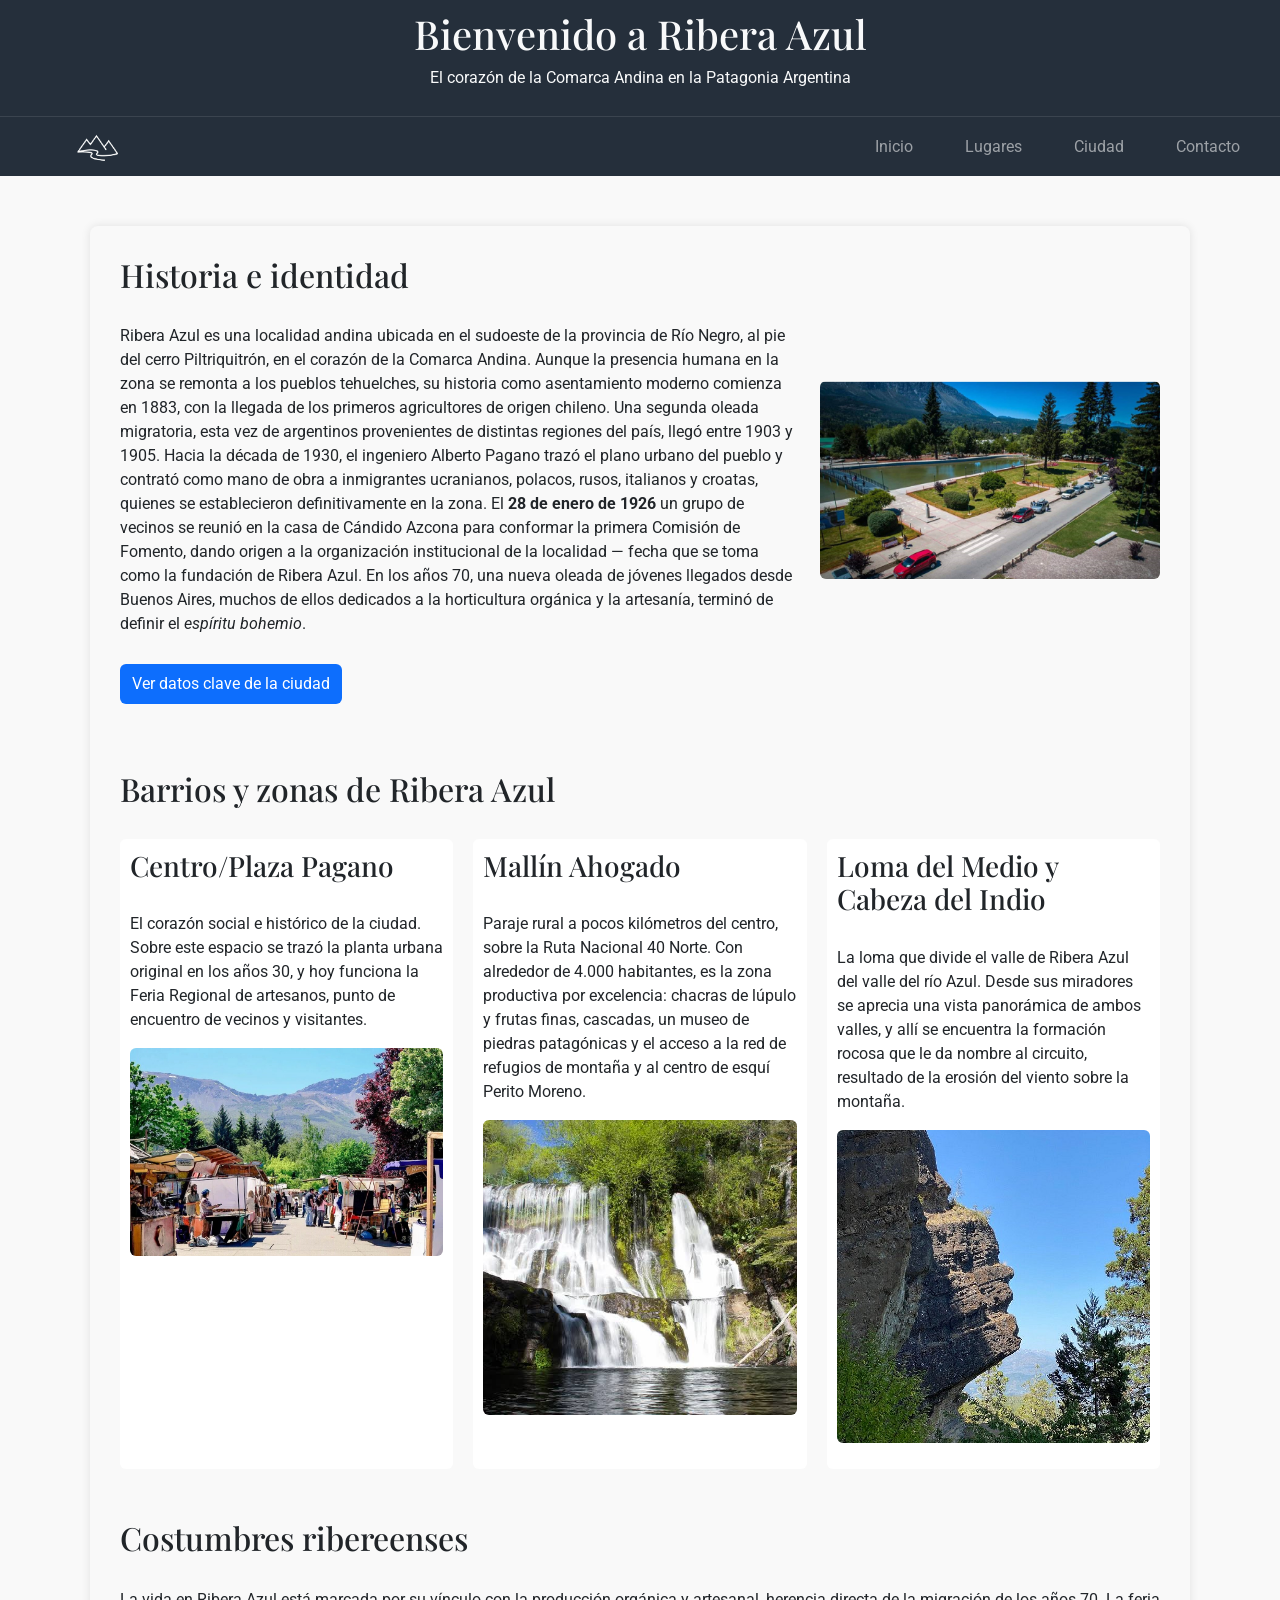
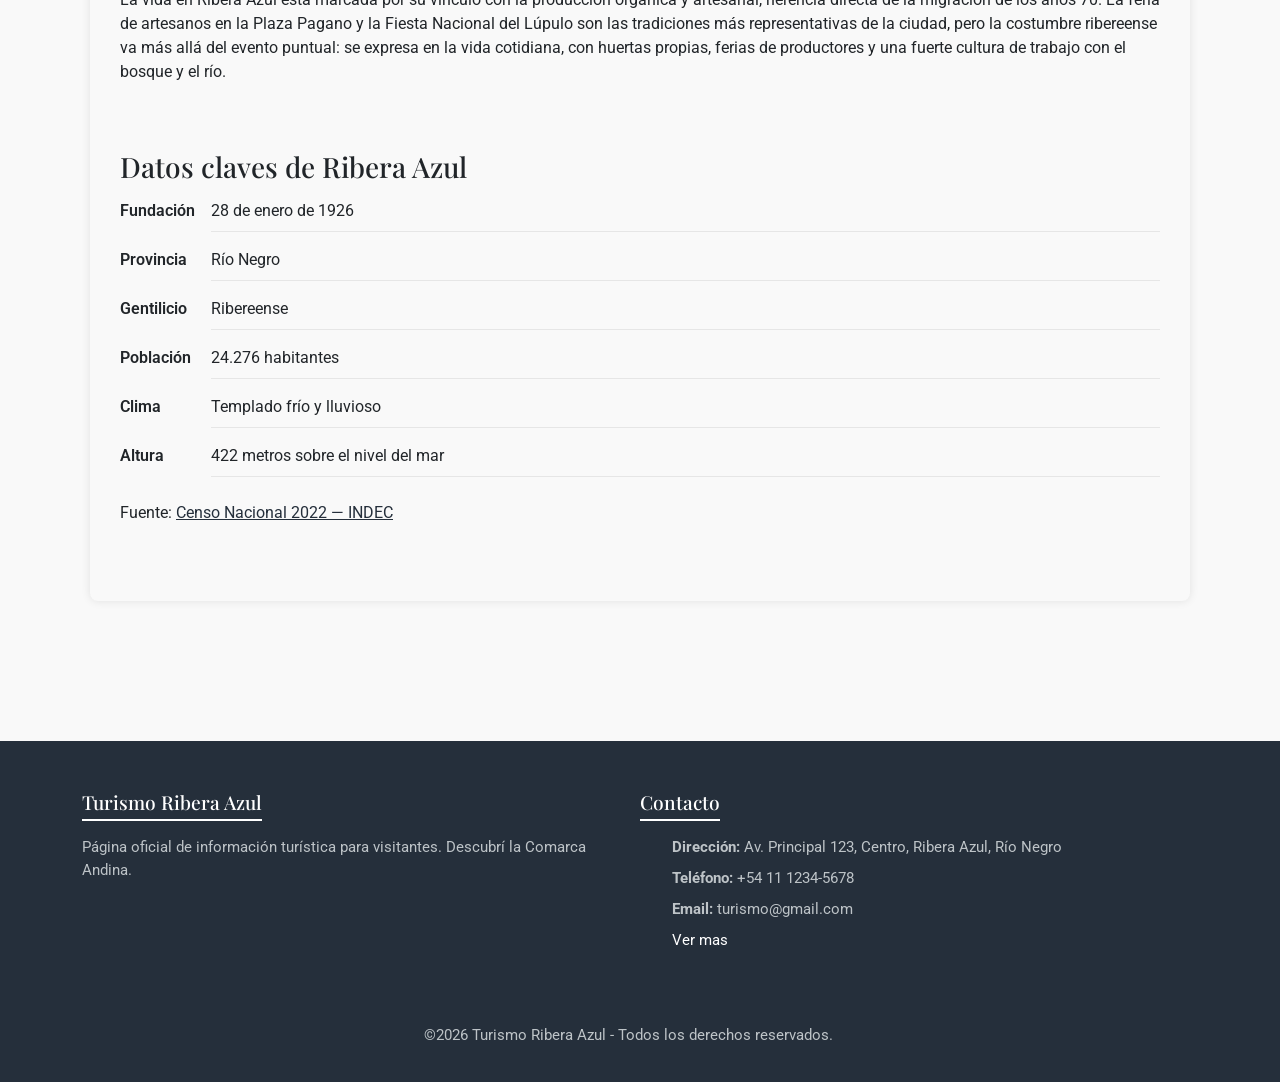
==== commit 7e62701e: "fix(navbar): menu colapsable y tamaño de logo -se arreglo el menu colapsable en las paginas ciudad y" ====
--- a/ciudad.html
+++ b/ciudad.html
@@ -210,5 +210,6 @@
           </div>
       </div>
     </footer>
+    <script src="https://cdn.jsdelivr.net/npm/bootstrap@5.3.3/dist/js/bootstrap.bundle.min.js"></script>
   </body> 
 </html>
--- a/css/style.css
+++ b/css/style.css
@@ -161,8 +161,6 @@
 
 footer div {
   width: 100%;
-  text-align: center;
-  border-top: 1px solid rgba(255, 255, 255, 0.1);
   padding-top: 10px;
   margin-top: 10px;
   font-size: 0.85rem;
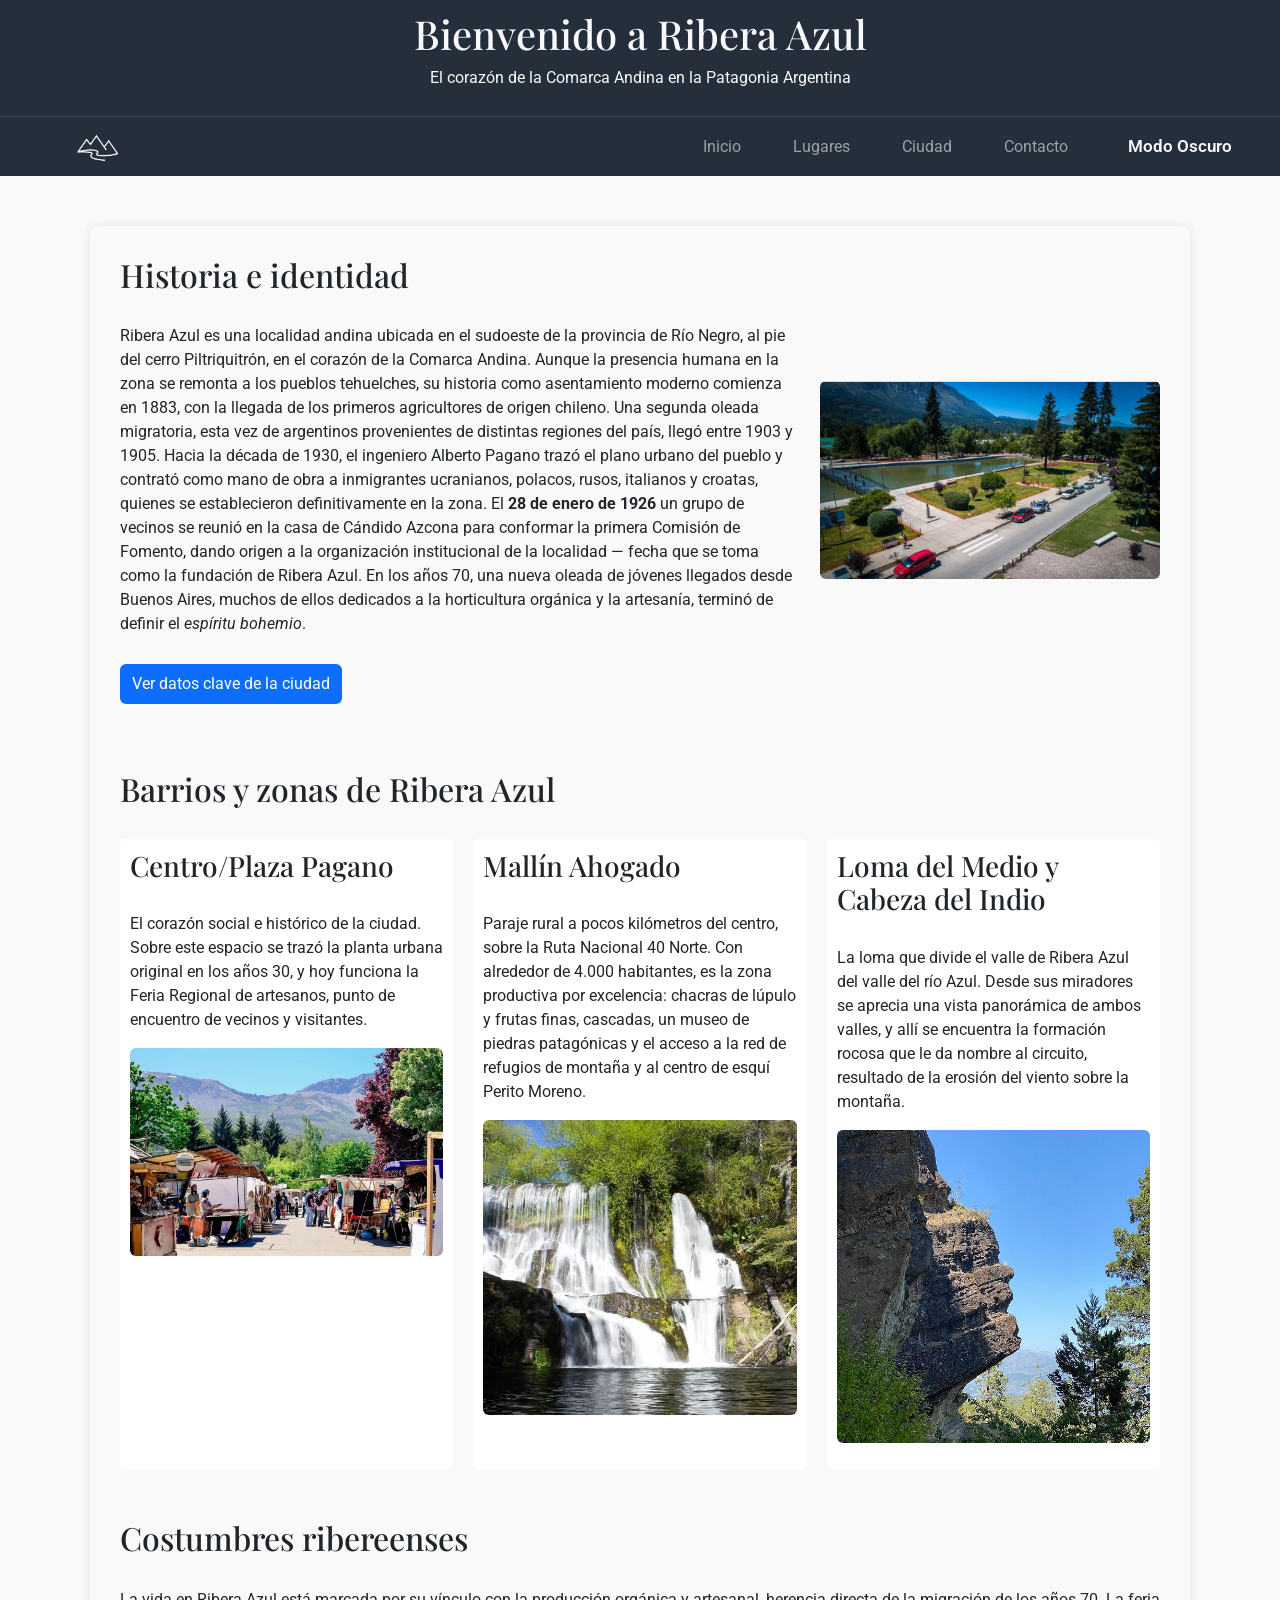
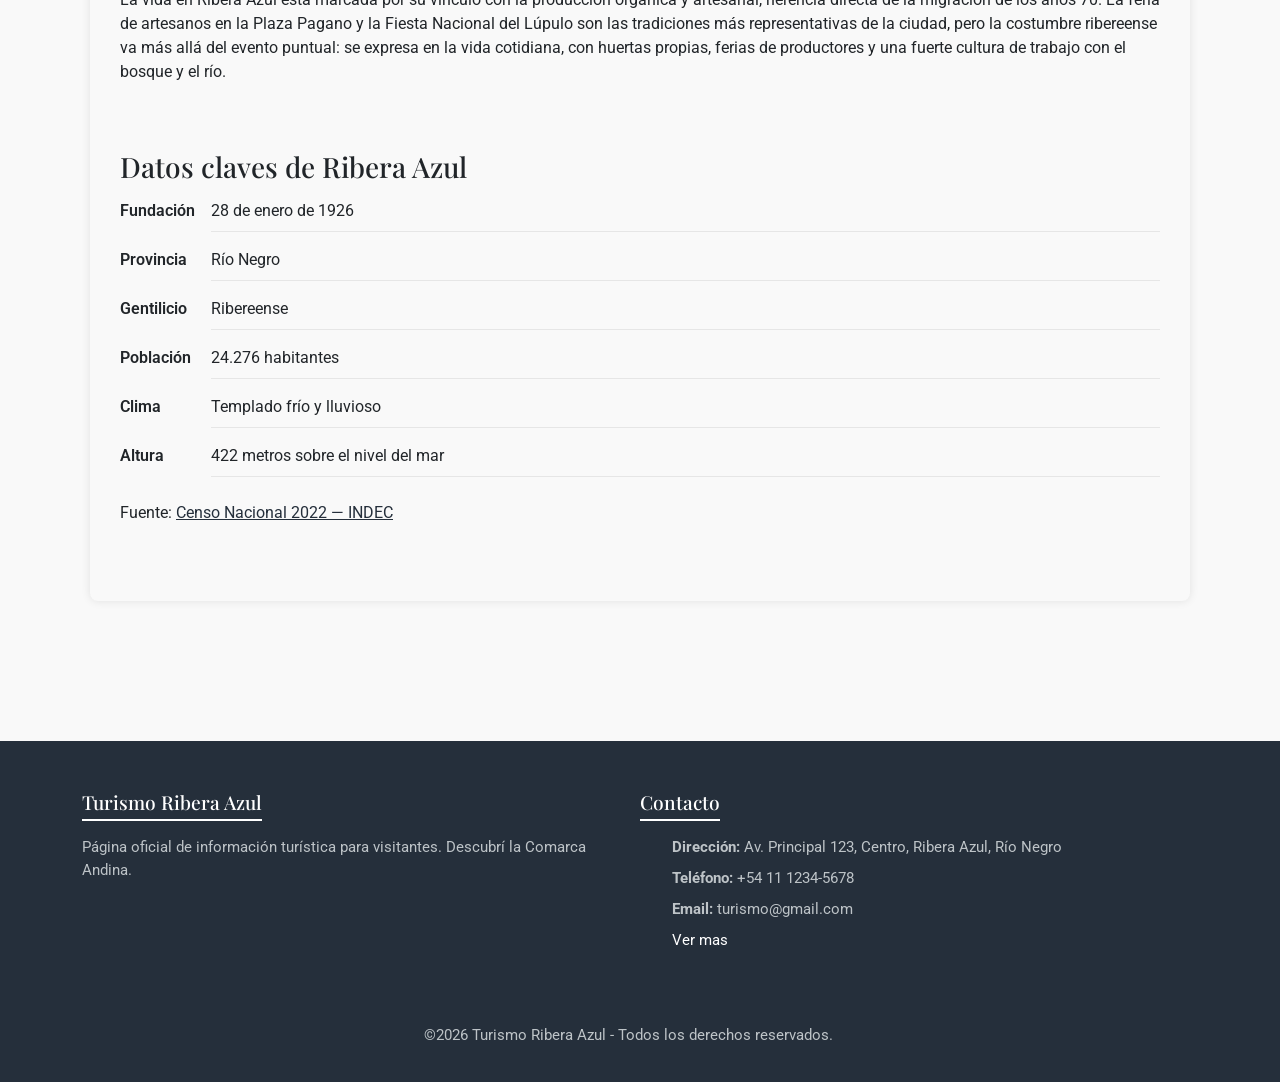
==== commit e32fe85e: "En la barra de navegación se metio el botón del modo oscuro. Se actualizó la estructura de la barra " ====
--- a/ciudad.html
+++ b/ciudad.html
@@ -17,7 +17,7 @@
       <p>El corazón de la Comarca Andina en la Patagonia Argentina</p>
     </header>
 
-    <nav class="navbar navbar-expand-lg navbar-dark ">
+    <nav class="navbar navbar-expand-lg navbar-dark">
       <div class="container-fluid px-4">
       
         <a class="navbar-brand py-0" href="index.html">
@@ -31,11 +31,13 @@
 
         
         <div class="collapse navbar-collapse justify-content-end" id="navbarNav">
-          <ul class="navbar-nav">
+          <ul class="navbar-nav align-items-lg-center">
             <li class="nav-item px-2"><a class="nav-link" href="index.html">Inicio</a></li>
             <li class="nav-item px-2"><a class="nav-link" href="lugares.html">Lugares</a></li>
             <li class="nav-item px-2"><a class="nav-link" href="ciudad.html">Ciudad</a></li>
             <li class="nav-item px-2"><a class="nav-link" href="contacto.html">Contacto</a></li>
+
+            <li class="nav-item px-2"> <button class="nav-link" id="btn-dark-mode" type="button"> Modo Oscuro </button> </li>
           </ul>
         </div>
 
--- a/css/style.css
+++ b/css/style.css
@@ -105,6 +105,28 @@
   width: 100%;
 }
 
+/* ----------------------
+   BOTÓN MODO OSCURO
+----------------------*/
+
+#btn-dark-mode {
+  background-color: transparent !important;
+  color: var(--light-color-text) !important;
+  text-decoration: none;
+  font-weight: 600;
+  font-size: 1.05rem;
+  padding: 8px 16px;
+  border: none;
+  border-radius: 4px;
+  transition: 300ms;
+  cursor: pointer;
+}
+
+
+#btn-dark-mode:hover {
+  background-color: var(--color-bg-light) !important;
+  color: var(--dark--color-text) !important;
+}
 /* ----------------------
     FOOTER
  ----------------------*/
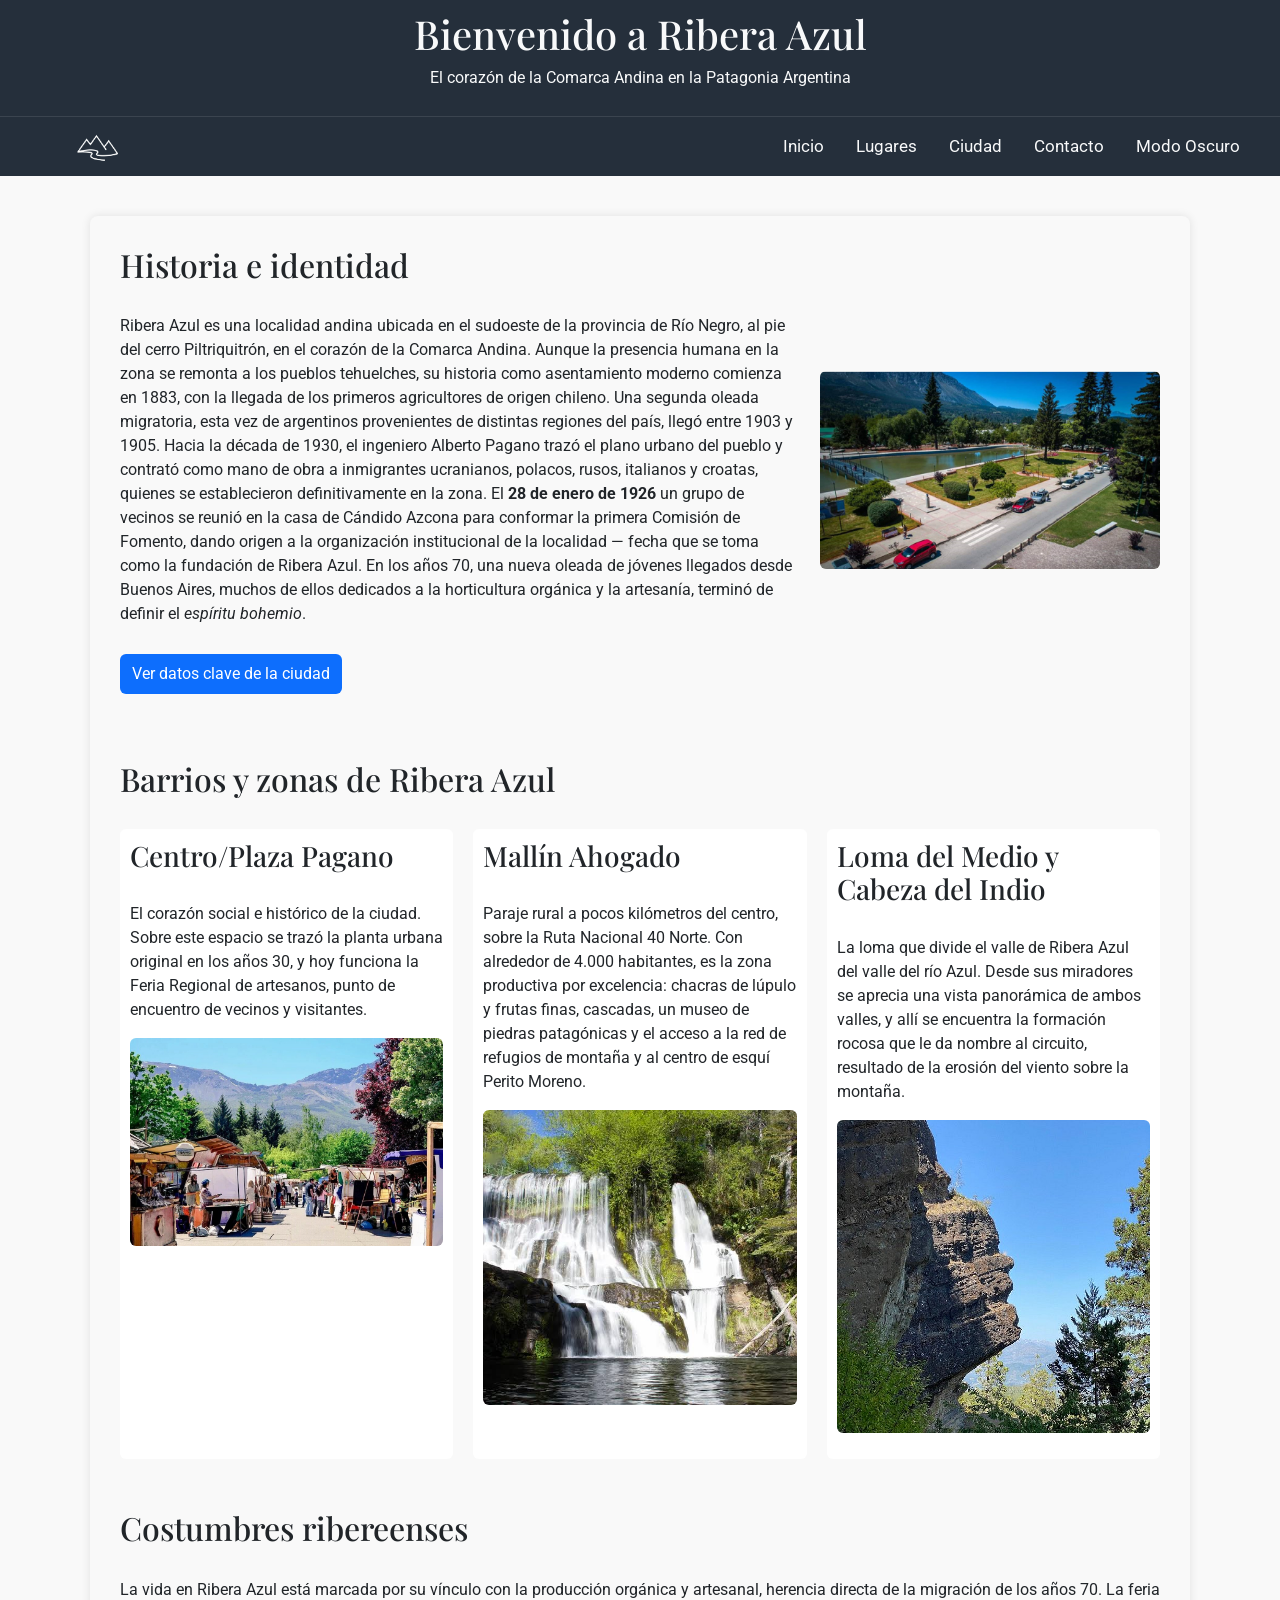
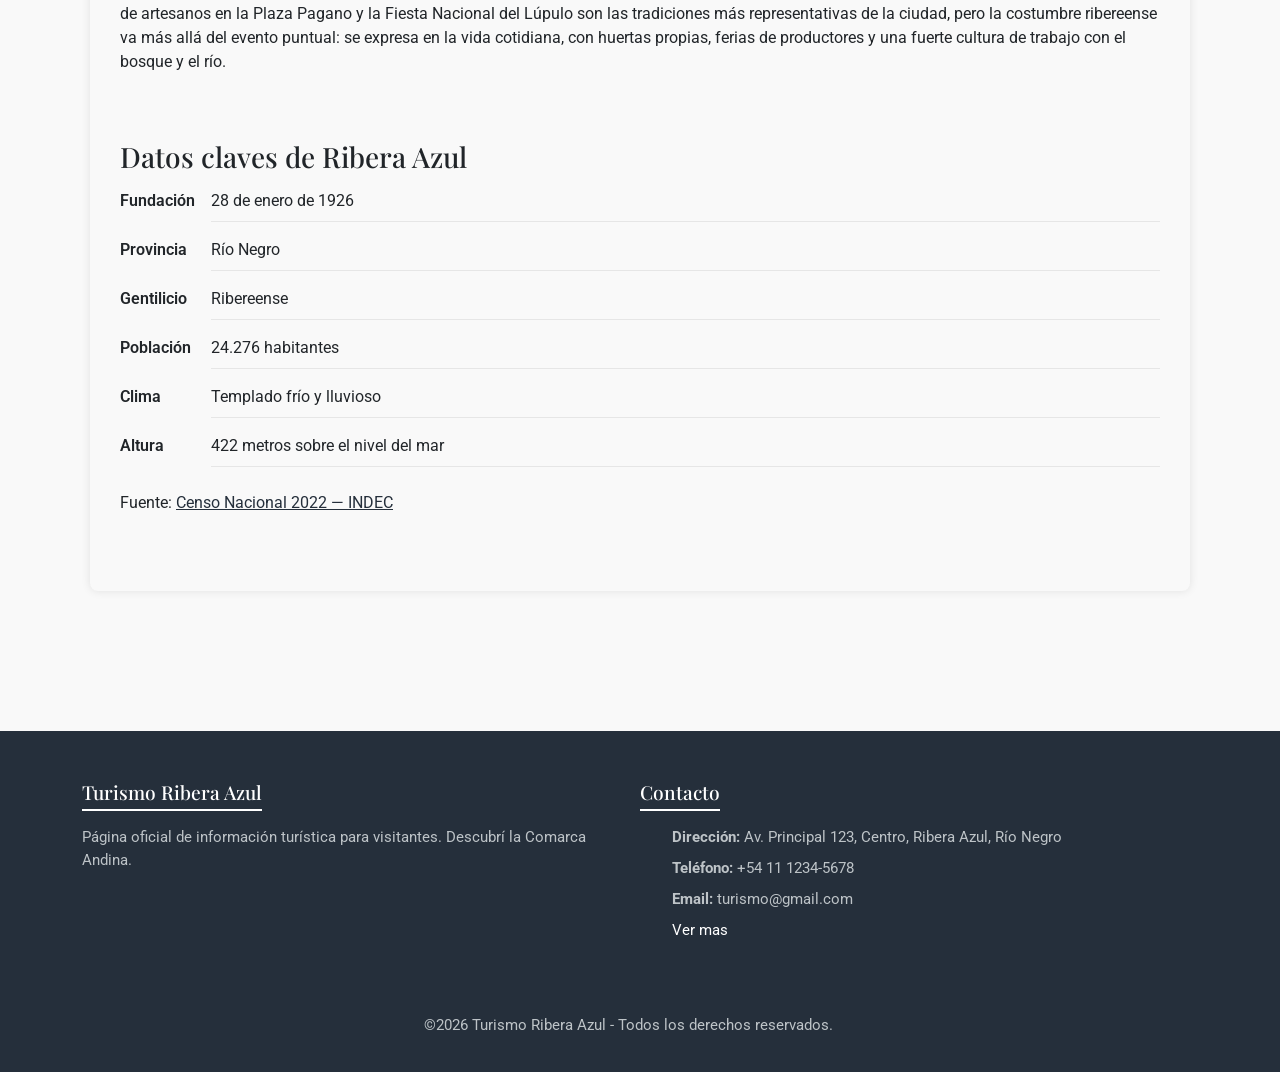
==== commit 70e8097b: "feat: agrego JS del botón de modo oscuro - Agrego un evento al botón #btn-dark-mode con addEventList" ====
--- a/ciudad.html
+++ b/ciudad.html
@@ -213,5 +213,6 @@
       </div>
     </footer>
     <script src="https://cdn.jsdelivr.net/npm/bootstrap@5.3.3/dist/js/bootstrap.bundle.min.js"></script>
+    <script src="js/main.js"></script>
   </body> 
 </html>
--- a/css/style.css
+++ b/css/style.css
@@ -14,6 +14,13 @@
   --fuente-texto: "Roboto", sans-serif;
 }
 
+.modo-oscuro{
+  --color-bg-light: #1a1a1a;
+  --dark--color-text: #fafafa;
+  --light-color-text: #1a1a1a;
+  --color-text-muted: #666666;
+}
+
 /* Bootstrap - personalizaciones */
 .btn-primary {
   background-color: var(--color-bg-dark);
@@ -62,42 +69,25 @@
   overflow: visible; 
 }
 
-nav {
-  display: flex;
-  justify-content: center;
-  align-items: center;            
-  padding: 10px 30px;
+.navbar {
   border-top: 1px solid rgba(255, 255, 255, 0.1);
-  margin: 10px 0;
-  margin-top: 0;
-  position: sticky !important;
-  top: 0 !important;
   background-color: var(--color-bg-dark);
-  z-index: 1000 !important;
-}
-
-nav ul {
-  list-style: none;
-  display: flex;
-  justify-content: center;
-  gap: 20px;
-  padding: 0; 
-  margin: 0;
-}
-
-nav ul li a {
+  position: sticky ;
+  top: 0 ;
+  z-index: 1000 ;
+}
+
+
+.nav-link{
   color: var(--light-color-text);
-  text-decoration: none;
-  font-weight: 600;
   font-size: 1.05rem;
-  padding: 8px 16px;
   border-radius: 4px;
-  transition: 300ms !important;
-}
-
-nav ul li a:hover {
-  background-color: var(--color-bg-light) !important;
-  color: var(--dark--color-text) !important;
+  transition: 300ms ;
+}
+
+.nav-link:hover {
+  background-color: var(--color-bg-light) ;
+  color: var(--dark--color-text) ;
 }
 
 body,
@@ -105,28 +95,8 @@
   width: 100%;
 }
 
-/* ----------------------
-   BOTÓN MODO OSCURO
-----------------------*/
-
-#btn-dark-mode {
-  background-color: transparent !important;
-  color: var(--light-color-text) !important;
-  text-decoration: none;
-  font-weight: 600;
-  font-size: 1.05rem;
-  padding: 8px 16px;
-  border: none;
-  border-radius: 4px;
-  transition: 300ms;
-  cursor: pointer;
-}
-
-
-#btn-dark-mode:hover {
-  background-color: var(--color-bg-light) !important;
-  color: var(--dark--color-text) !important;
-}
+
+
 /* ----------------------
     FOOTER
  ----------------------*/
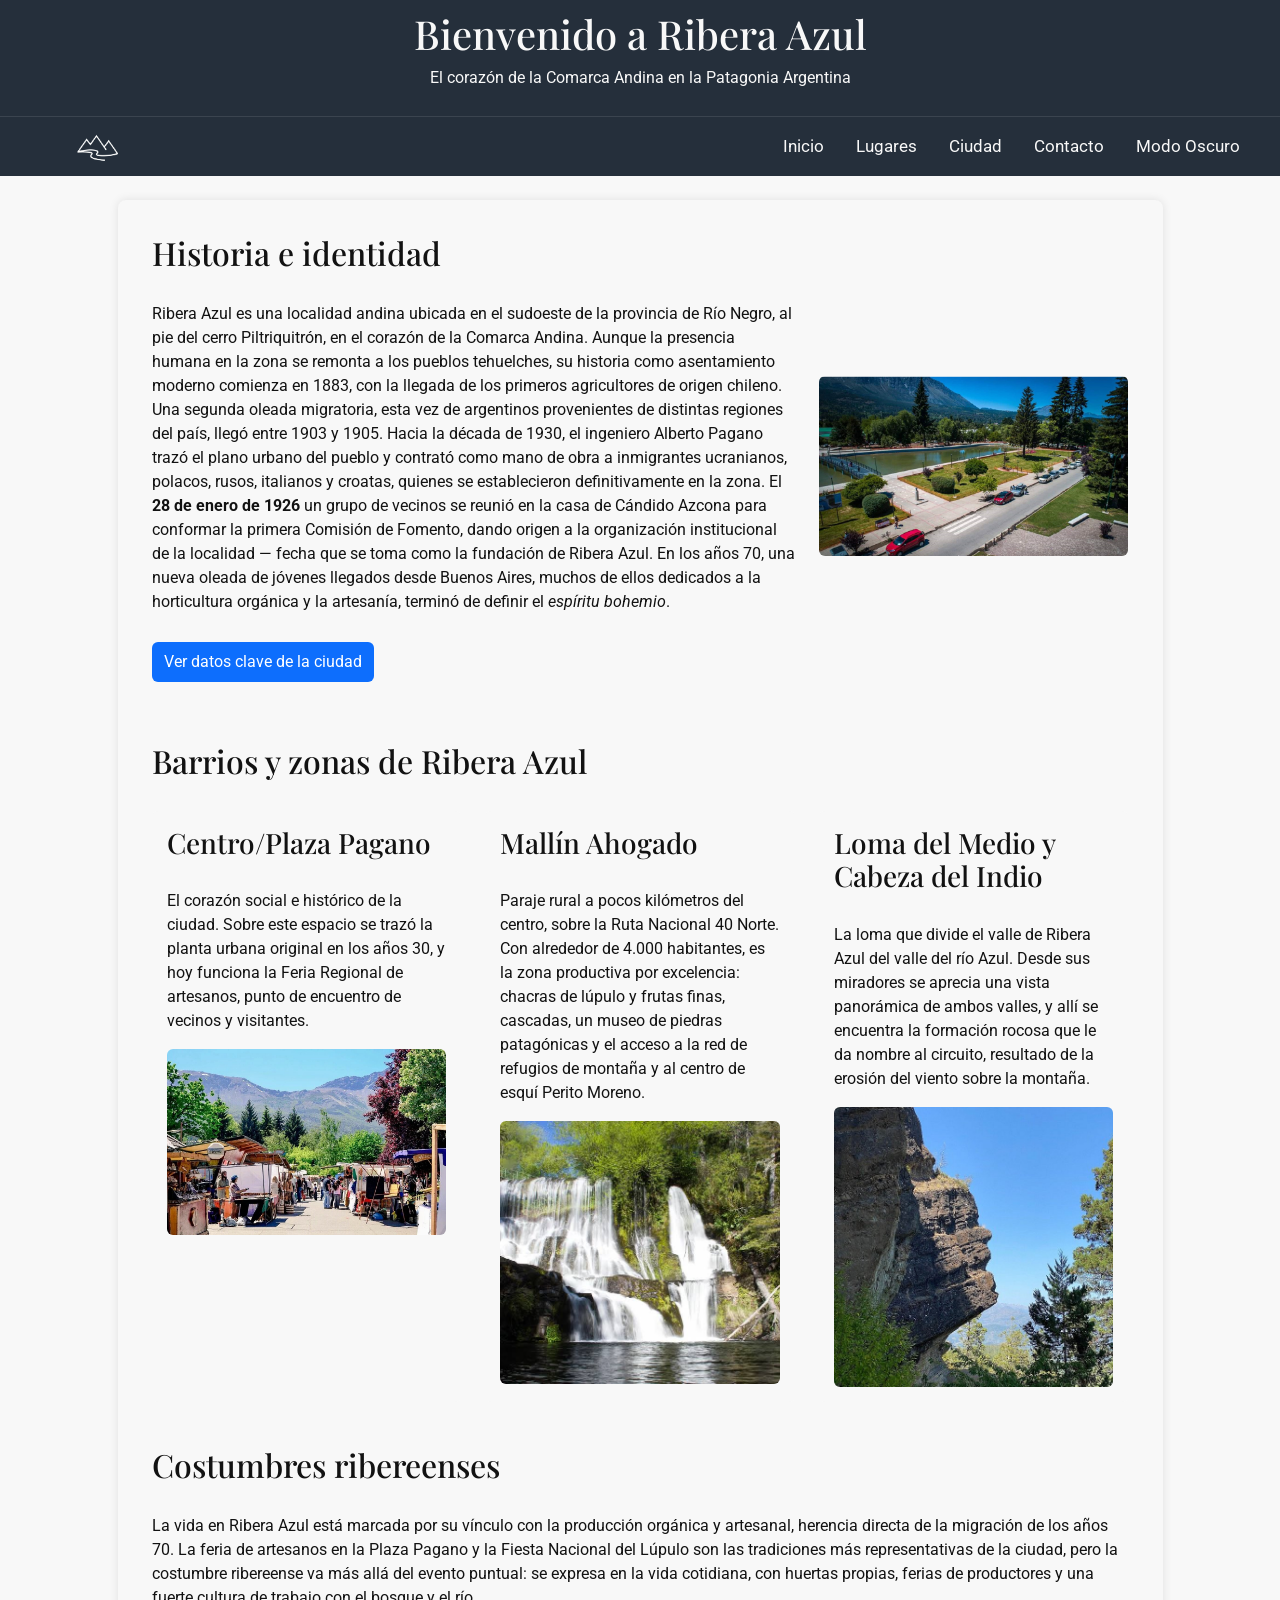
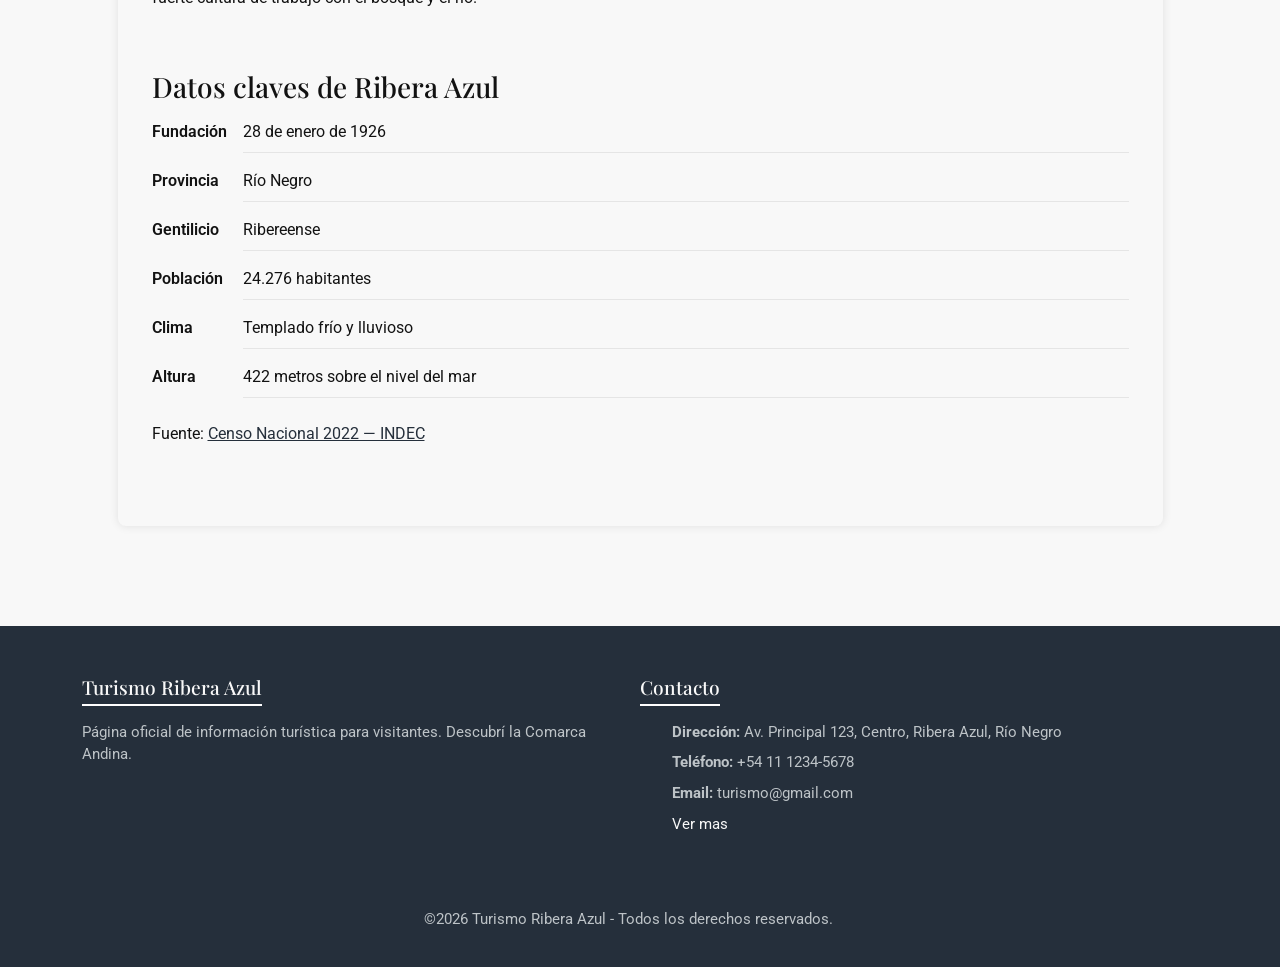
==== commit e83b09f7: "Adapta ciudad.html a la grilla responsiva de Bootstrap Reemplaza grillas CSS fijas en historia y bar" ====
--- a/ciudad.html
+++ b/ciudad.html
@@ -44,50 +44,50 @@
       </div>
     </nav>
 
-    <main>
-      <div class="container">
-        <div class="row">
-          <div class="col-12 ciudad-contenedor">
-            
-            <section id="ciudad-historia">
-              <div>
-                <h2>Historia e identidad</h2>
-                <p>
-                  Ribera Azul es una localidad andina ubicada en el sudoeste de la
-                  provincia de Río Negro, al pie del cerro Piltriquitrón, en el
-                  corazón de la Comarca Andina. Aunque la presencia humana en la
-                  zona se remonta a los pueblos tehuelches, su historia como
-                  asentamiento moderno comienza en 1883, con la llegada de los
-                  primeros agricultores de origen chileno. Una segunda oleada
-                  migratoria, esta vez de argentinos provenientes de distintas
-                  regiones del país, llegó entre 1903 y 1905. Hacia la década de
-                  1930, el ingeniero Alberto Pagano trazó el plano urbano del pueblo
-                  y contrató como mano de obra a inmigrantes ucranianos, polacos,
-                  rusos, italianos y croatas, quienes se establecieron
-                  definitivamente en la zona. El
-                  <strong>28 de enero de 1926</strong> un grupo de vecinos se reunió
-                  en la casa de Cándido Azcona para conformar la primera Comisión de
-                  Fomento, dando origen a la organización institucional de la
-                  localidad — fecha que se toma como la fundación de Ribera Azul. En
-                  los años 70, una nueva oleada de jóvenes llegados desde Buenos
-                  Aires, muchos de ellos dedicados a la horticultura orgánica y la
-                  artesanía, terminó de definir el <em>espíritu bohemio</em>.
-                </p>
-                <p><a href="#datos-clave" class="btn btn-primary">Ver datos clave de la ciudad</a></p>
-              </div>
-              <figure>
-                <img
-                  height="300"
-                  src="imagenes/Ciudad/plaza-pagano.jpg"
-                  alt="Plaza Pagano en el centro de Ribera Azul"
-                />
-              </figure>
-            </section>
-
-            <section id="barrios-contenedor">
-              <h2>Barrios y zonas de Ribera Azul</h2>
-              <div>
-                <article>
+    <main class="container my-4">
+      <div class="row justify-content-center">
+        <div class="col-12 col-xl-11 ciudad-contenedor p-3 p-lg-4">
+          
+          <section id="ciudad-historia" class="row g-4 align-items-center mb-4">
+            <div class="col-12 col-lg-8">
+              <h2>Historia e identidad</h2>
+              <p>
+                Ribera Azul es una localidad andina ubicada en el sudoeste de la
+                provincia de Río Negro, al pie del cerro Piltriquitrón, en el
+                corazón de la Comarca Andina. Aunque la presencia humana en la
+                zona se remonta a los pueblos tehuelches, su historia como
+                asentamiento moderno comienza en 1883, con la llegada de los
+                primeros agricultores de origen chileno. Una segunda oleada
+                migratoria, esta vez de argentinos provenientes de distintas
+                regiones del país, llegó entre 1903 y 1905. Hacia la década de
+                1930, el ingeniero Alberto Pagano trazó el plano urbano del pueblo
+                y contrató como mano de obra a inmigrantes ucranianos, polacos,
+                rusos, italianos y croatas, quienes se establecieron
+                definitivamente en la zona. El
+                <strong>28 de enero de 1926</strong> un grupo de vecinos se reunió
+                en la casa de Cándido Azcona para conformar la primera Comisión de
+                Fomento, dando origen a la organización institucional de la
+                localidad — fecha que se toma como la fundación de Ribera Azul. En
+                los años 70, una nueva oleada de jóvenes llegados desde Buenos
+                Aires, muchos de ellos dedicados a la horticultura orgánica y la
+                artesanía, terminó de definir el <em>espíritu bohemio</em>.
+              </p>
+              <p><a href="#datos-clave" class="btn btn-primary">Ver datos clave de la ciudad</a></p>
+            </div>
+            <figure class="col-12 col-lg-4 mb-0">
+              <img
+                class="img-fluid rounded w-100"
+                src="imagenes/Ciudad/plaza-pagano.jpg"
+                alt="Plaza Pagano en el centro de Ribera Azul"
+              >
+            </figure>
+          </section>
+
+          <section id="barrios-contenedor" class="mb-4">
+            <h2>Barrios y zonas de Ribera Azul</h2>
+            <div class="row g-4">
+              <div class="col-12 col-lg-4">
+                <article class="h-100">
                   <h3>Centro/Plaza Pagano</h3>
                   <p>
                     El corazón social e histórico de la ciudad. Sobre este espacio
@@ -95,16 +95,18 @@
                     funciona la Feria Regional de artesanos, punto de encuentro de
                     vecinos y visitantes.
                   </p>
-                  <figure>
+                  <figure class="mb-0">
                     <img
-                      height="300"
+                      class="img-fluid rounded w-100"
                       src="imagenes/Ciudad/feria-ribera-azul.jpg"
                       alt="Vista de la Feria Regional de artesanos en Ribera Azul"
-                    />
+                    >
                   </figure>
                 </article>
-
-                <article>
+              </div>
+
+              <div class="col-12 col-lg-4">
+                <article class="h-100">
                   <h3>Mallín Ahogado</h3>
                   <p>
                     Paraje rural a pocos kilómetros del centro, sobre la Ruta
@@ -113,16 +115,18 @@
                     cascadas, un museo de piedras patagónicas y el acceso a la red
                     de refugios de montaña y al centro de esquí Perito Moreno.
                   </p>
-                  <figure>
+                  <figure class="mb-0">
                     <img
-                      height="300"
+                      class="img-fluid rounded w-100"
                       src="imagenes/Ciudad/mallin-ahogado.jpeg"
                       alt="Vista del paraje rural Mallín Ahogado, en Ribera Azul"
-                    />
+                    >
                   </figure>
                 </article>
-
-                <article>
+              </div>
+
+              <div class="col-12 col-lg-4">
+                <article class="h-100">
                   <h3>Loma del Medio y Cabeza del Indio</h3>
                   <p>
                     La loma que divide el valle de Ribera Azul del valle del río
@@ -131,58 +135,58 @@
                     nombre al circuito, resultado de la erosión del viento sobre la
                     montaña.
                   </p>
-                  <figure>
+                  <figure class="mb-0">
                     <img
-                      height="300"
+                      class="img-fluid rounded w-100"
                       src="imagenes/Ciudad/cabeza-del-indio.jpg"
                       alt="Vista de la formación rocosa Cabeza del Indio, en Ribera Azul"
-                    />
+                    >
                   </figure>
                 </article>
               </div>
-            </section>
-
-            <section>
-              <h2>Costumbres ribereenses</h2>
-              <p>
-                La vida en Ribera Azul está marcada por su vínculo con la producción
-                orgánica y artesanal, herencia directa de la migración de los años
-                70. La feria de artesanos en la Plaza Pagano y la Fiesta Nacional
-                del Lúpulo son las tradiciones más representativas de la ciudad,
-                pero la costumbre ribereense va más allá del evento puntual: se
-                expresa en la vida cotidiana, con huertas propias, ferias de
-                productores y una fuerte cultura de trabajo con el bosque y el río.
-              </p>
-            </section>
-
-            <aside id="datos-clave">
-              <h3>Datos claves de Ribera Azul</h3>
-              <dl>
-                <dt>Fundación</dt>
-                <dd>28 de enero de 1926</dd>
-                <dt>Provincia</dt>
-                <dd>Río Negro</dd>
-                <dt>Gentilicio</dt>
-                <dd>Ribereense</dd>
-                <dt>Población</dt>
-                <dd>24.276 habitantes</dd>
-                <dt>Clima</dt>
-                <dd>Templado frío y lluvioso</dd>
-                <dt>Altura</dt>
-                <dd>422 metros sobre el nivel del mar</dd>
-              </dl>
-              <p>
-                Fuente:
-                <a
-                  href="https://censo.gob.ar/index.php/datos_definitivos_rionegro/"
-                  target="_blank"
-                  rel="noopener noreferrer"
-                  >Censo Nacional 2022 — INDEC</a
-                >
-              </p>
-            </aside>
-
-          </div>
+            </div>
+          </section>
+
+          <section class="mb-4">
+            <h2>Costumbres ribereenses</h2>
+            <p>
+              La vida en Ribera Azul está marcada por su vínculo con la producción
+              orgánica y artesanal, herencia directa de la migración de los años
+              70. La feria de artesanos en la Plaza Pagano y la Fiesta Nacional
+              del Lúpulo son las tradiciones más representativas de la ciudad,
+              pero la costumbre ribereense va más allá del evento puntual: se
+              expresa en la vida cotidiana, con huertas propias, ferias de
+              productores y una fuerte cultura de trabajo con el bosque y el río.
+            </p>
+          </section>
+
+          <aside id="datos-clave">
+            <h3>Datos claves de Ribera Azul</h3>
+            <dl>
+              <dt>Fundación</dt>
+              <dd>28 de enero de 1926</dd>
+              <dt>Provincia</dt>
+              <dd>Río Negro</dd>
+              <dt>Gentilicio</dt>
+              <dd>Ribereense</dd>
+              <dt>Población</dt>
+              <dd>24.276 habitantes</dd>
+              <dt>Clima</dt>
+              <dd>Templado frío y lluvioso</dd>
+              <dt>Altura</dt>
+              <dd>422 metros sobre el nivel del mar</dd>
+            </dl>
+            <p>
+              Fuente:
+              <a
+                href="https://censo.gob.ar/index.php/datos_definitivos_rionegro/"
+                target="_blank"
+                rel="noopener noreferrer"
+                >Censo Nacional 2022 — INDEC</a
+              >
+            </p>
+          </aside>
+
         </div>
       </div>
     </main>
--- a/css/style.css
+++ b/css/style.css
@@ -6,19 +6,22 @@
 
 :root {
   --color-bg-dark: #252f3b;
-  --color-bg-light: #f9f9f9;
-  --dark--color-text: #1a1a1a;
-  --light-color-text: #f8f9fa;
+  --color-bg-light: #f8f8f8;
+  --dark--color-text: #121212;
+  --light-color-text: #f8f8f8;
   --color-text-muted: #666666;
+  --nav-color-text:#f8f8f8;
+  --footer-color-text:#bdc3c7;
   --fuente-titulos: "Playfair Display", serif;
   --fuente-texto: "Roboto", sans-serif;
+
 }
 
 .modo-oscuro{
-  --color-bg-light: #1a1a1a;
-  --dark--color-text: #fafafa;
-  --light-color-text: #1a1a1a;
-  --color-text-muted: #666666;
+  --color-bg-light: #121212;
+  --dark--color-text: #f8f8f8;
+  --light-color-text: #121212;
+  --color-text-muted: #c4c4c4;
 }
 
 /* Bootstrap - personalizaciones */
@@ -47,6 +50,7 @@
   line-height: 1.5;
   margin: 0;
   padding: 0;
+  color:var(--dark--color-text);
 }
 
 h1,
@@ -54,6 +58,7 @@
 h3,
 h4 {
   font-family: var(--fuente-titulos);
+  color: var(--dark--color-text);
 }
 
 /* ----------------------
@@ -62,13 +67,17 @@
 
 header {
   background: var(--color-bg-dark);
-  color: var(--light-color-text);
   padding: 10px 0;
   text-align: center;
   margin: 0;
   overflow: visible; 
 }
-
+header h1{
+  color: var(--nav-color-text);
+}
+header p{
+  color: var(--nav-color-text);
+}
 .navbar {
   border-top: 1px solid rgba(255, 255, 255, 0.1);
   background-color: var(--color-bg-dark);
@@ -77,9 +86,8 @@
   z-index: 1000 ;
 }
 
-
 .nav-link{
-  color: var(--light-color-text);
+  color: var(--nav-color-text);
   font-size: 1.05rem;
   border-radius: 4px;
   transition: 300ms ;
@@ -101,11 +109,11 @@
     FOOTER
  ----------------------*/
 footer {
-  background: #252f3b;
+  background: var(--color-bg-dark);
   margin-top: auto;
   display: flex;
   justify-content: space-around;
-  color: #ffffff;
+  color: var(--nav-color-text);
   padding: 20px 16px;
   margin-top: 100px;
   flex-wrap: wrap;
@@ -117,7 +125,7 @@
 }
 
 footer h4 {
-  color: #ffffff;
+  color:var(--nav-color-text);
   font-size: 1.2rem;
   margin-bottom: 15px;
   border-bottom: 2px solid #ffffff;
@@ -126,7 +134,7 @@
 }
 
 footer p {
-  color: #bdc3c7;
+  color: var(--footer-color-text);
   font-size: 0.95rem;
 }
 
@@ -137,12 +145,12 @@
 footer ul li {
   margin-bottom: 8px;
   font-size: 0.95rem;
-  color: #bdc3c7;
+  color: var(--footer-color-text);
 }
 
 footer ul li a {
   text-decoration: none;
-  color: #ffffff;
+  color: var(--nav-color-text);
   transition: 300ms;
   padding: 5px 0px;
 }
@@ -374,11 +382,12 @@
 
 .index-section article a:hover {
   background-color: var(--color-bg-dark);
-  color: var(--light-color-text);
+  color:#f9f9f9;
   border-radius: 4px;
   transition: 300ms;
   max-height: 100%;
 }
+
 
 /* ----------------------
     PAGINA CIUDAD
@@ -387,9 +396,6 @@
   background-color: var(--color-bg-light);
   box-shadow: 0px 0px 10px 0px rgba(0, 0, 0, 0.1);
   border-radius: 8px;
-  padding: 20px;
-  max-width: 1100px;
-  margin: 40px auto;
 }
 
 .ciudad-contenedor section,
@@ -398,41 +404,9 @@
   padding: 10px;
 }
 
-#ciudad-historia {
-  display: flex;
-  gap: 20px;
-  align-items: center;
-}
-
-#ciudad-historia div {
-  flex: 2;
-}
-
-#ciudad-historia figure {
-  flex: 1;
-}
-
-#ciudad-historia img {
-  width: 100%;
-  height: auto;
-  border-radius: 6px;
-}
-
-#barrios-contenedor div {
-  display: grid;
-  grid-template-columns: repeat(3, 1fr);
-  gap: 20px;
-}
-
 #barrios-contenedor article {
-  background-color: #ffffff;
-  padding: 10px;
-  border-radius: 6px;
-}
-
-#barrios-contenedor img {
-  width: 100%;
-  height: auto;
+  background-color: var(--color-bg-light);
+  padding: 15px;
   border-radius: 6px;
 }
 
@@ -553,15 +527,6 @@
 
   /* tamaño y color del margen de la página */
 
-  .footer {
-    width: 100%;
-    box-sizing: border-box;
-    border: 30px solid #ccc;
-    border-radius: 20px;
-    overflow: hidden;
-    margin-top: 50px;
-    padding: 20px;
-  }
 
 
   /* Tarjeta principal */
@@ -717,47 +682,6 @@
   display: block;
 }
 
-/* Footer de lugares */
-.footer {
-  width: 100%;
-  box-sizing: border-box;
-  margin: 0;
-  padding: 20px;
-  border: 0;
-  border-radius: 0;
-  overflow: hidden;
-  background-color: #0A2540;
-  color: #fff;
-}
-
-.footer h3,
-.footer h4,
-.footer p,
-.footer ul li,
-.footer ul li a {
-  color: #fff;
-}
-
-.footer section {
-  flex: 1 1 300px;
-  margin-bottom: 20px;
-}
-
-.footer ul {
-  list-style: none;
-}
-
-.footer ul li {
-  margin-bottom: 8px;
-}
-
-.footer div {
-  width: 100%;
-  text-align: center;
-  border-top: 1px solid rgba(255, 255, 255, 0.2);
-  padding-top: 10px;
-  margin-top: 10px;
-}
 
 @media (max-width: 768px) {
   .contenedor-cards {
@@ -768,3 +692,27 @@
     padding: 24px;
   }
 }
+
+#buscador {
+  background-color: var(--color-bg-light);
+  color: var(--dark--color-text);
+}
+
+#buscador::placeholder {
+  color: var(--color-text-muted);
+}
+
+.modo-oscuro .card {
+  background-color: var(--color-bg-light);
+  color: var(--dark--color-text);
+  border-color: var(--color-bg-dark);
+}
+
+.modo-oscuro .card-title {
+  color: var(--dark--color-text);
+}
+
+.modo-oscuro .card-text,
+.mas-info {
+  color: var(--color-text-muted);
+}
